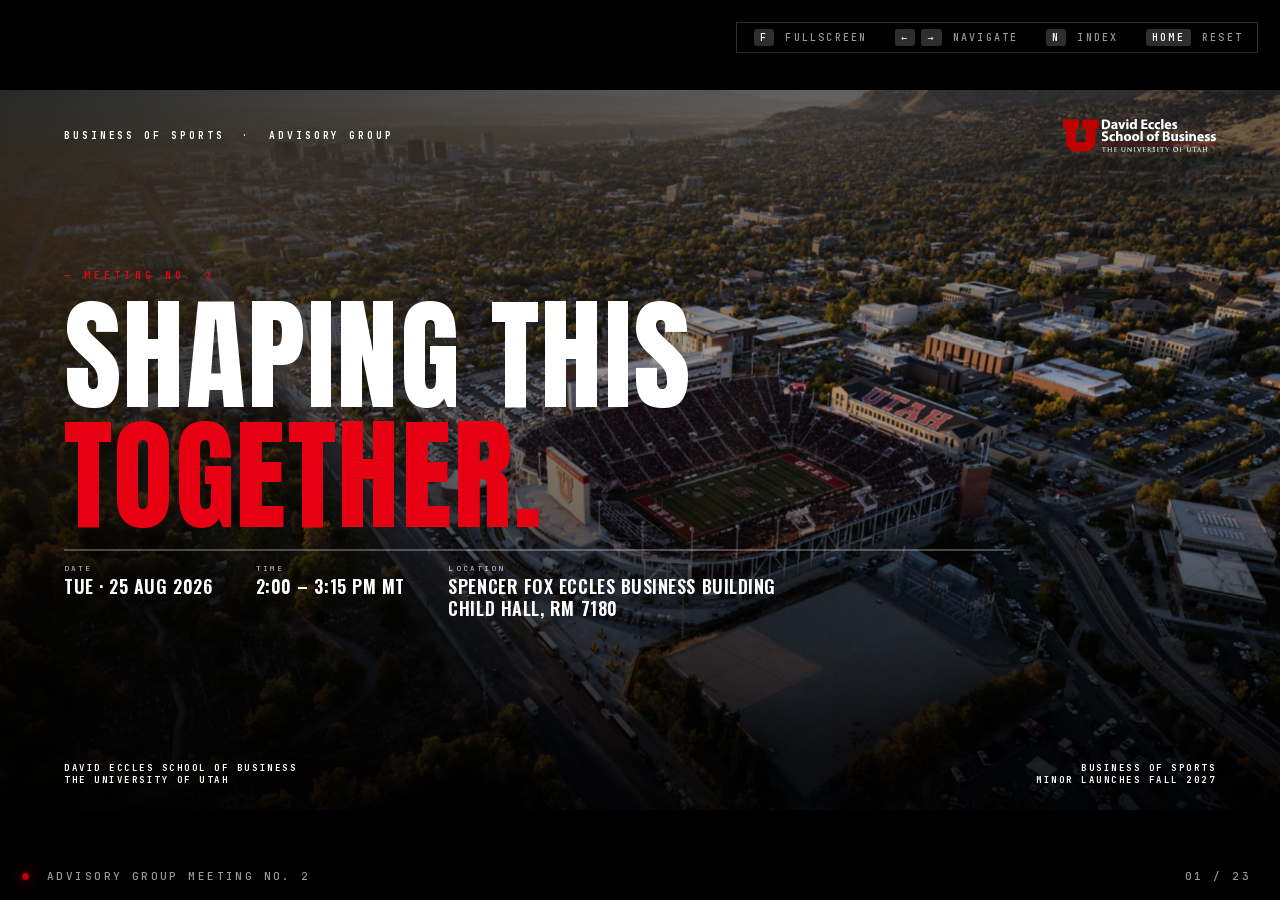
==== advisory-2/index.html @ 3e3e538a "Business of Sports decks Migrated from a nested multi-institution tree. Decks were four levels deep " ====
<!DOCTYPE html>
<html lang="en">
<head>
<meta charset="UTF-8" />
<meta name="viewport" content="width=device-width, initial-scale=1.0" />
<meta name="robots" content="noindex, nofollow" />
<title>Advisory Group Meeting No. 2 — Business of Sports — David Eccles School of Business</title>
<link rel="icon" type="image/svg+xml" href="../_brand/utah/logos/desb-vertical-black.svg" />

<!-- Engine (versioned, brand-agnostic) then brand tokens. Order matters. -->
<link rel="stylesheet" href="../_engine/deck.v1.css?r=4" />
<link rel="stylesheet" href="../_brand/utah/brand.css" />

<style>
  /* ============================================================
     DECK — ADVISORY GROUP MEETING NO. 2
     August 25, 2026 · Spencer Fox Eccles Business Building, Child Hall Rm 7180

     Slide-specific layout only. All colour/type resolves from
     _brand/brand.css; all chrome from _engine/deck.v1.css.

     Convention: one .s-* block per slide, in slide order.
     ============================================================ */

  /* ---------- shared: section divider (cinematic dark) ---------- */
  /* NB: no `position: relative` here — .stage > .slide supplies
     absolute positioning, and overriding it drops the slide into flow. */
  .s-div {
    background: #000;
    display: grid;
    grid-template-rows: auto 1fr auto;
    overflow: hidden;
  }
  .s-div .photo {
    position: absolute; inset: 0; z-index: 0;
    background-size: cover;
    background-position: center 45%;
    filter: contrast(1.06);
  }
  .s-div .topbar, .s-div .midbar, .s-div .bottombar { position: relative; z-index: 2; }
  .s-div .topbar {
    display: flex; justify-content: space-between; align-items: center;
    padding: 4cqh 5cqw 0;
    color: var(--paper);
  }
  .s-div .midbar { display: grid; align-content: center; padding: 0 5cqw; gap: 2cqh; }
  .s-div .midbar .num { color: var(--utah-red-bright); text-shadow: 0 0 18px rgba(230,0,18,0.4); }
  .s-div .midbar h2 {
    color: var(--paper);
    font-family: var(--f-display); font-weight: 400;
    font-size: 11cqw; line-height: 1.0; letter-spacing: 0.015em;
    text-transform: uppercase;
  }
  .s-div .midbar h2 .red { color: var(--utah-red-bright); }
  .s-div .midbar .lede {
    color: rgba(255,255,255,0.92);
    font-family: var(--f-body); font-weight: 500;
    font-size: 2.6cqh; line-height: 1.45; max-width: 62cqw;
  }
  /* run-of-show strip: who presents, how long */
  .s-div .bottombar {
    display: flex; justify-content: space-between; align-items: end;
    gap: 3cqw; padding: 3.4cqh 5cqw 3.4cqh;
    border-top: 1px solid rgba(255,255,255,0.2);
    margin: 0 5cqw; padding-left: 0; padding-right: 0;
  }
  .s-div .bottombar .who { display: flex; gap: 2.6cqw; align-items: baseline; }
  .s-div .bottombar .k {
    font-family: var(--f-mono); font-weight: 700; font-size: 1.05cqh;
    letter-spacing: 0.28em; text-transform: uppercase;
    color: rgba(255,255,255,0.55); display: block; margin-bottom: 0.5cqh;
  }
  .s-div .bottombar .v {
    font-family: var(--f-condensed); font-weight: 600; font-size: 2.5cqh;
    letter-spacing: 0.03em; text-transform: uppercase; color: var(--paper);
  }
  .s-div .bottombar .time .v { color: var(--utah-red-bright); }

  /* ============================================================
     01 — COVER
     ============================================================ */
  .s-cover { background: #000; display: grid; grid-template-rows: auto 1fr auto; overflow: hidden; }
  .s-cover .photo {
    position: absolute; inset: 0; z-index: 0;
    background-image:
      linear-gradient(180deg, rgba(0,0,0,0.62) 0%, rgba(0,0,0,0.30) 42%, rgba(0,0,0,0.90) 100%),
      linear-gradient(90deg, rgba(0,0,0,0.60) 0%, rgba(0,0,0,0) 62%),
      url('../_brand/utah/img/rice-eccles-aerial.jpg');
    background-size: cover; background-position: center 42%;
    opacity: 0;
    will-change: transform;
  }
  /* HOLDING-SLIDE DRIFT
     The deck sits on the cover while people arrive, so the aerial breathes
     rather than freezing on a still: a slow push out, a beat, a slow push
     back, forever. Two animations — the arrival fade runs once and holds,
     then the loop takes over the transform (later animation wins for the
     same property, and it starts where the fade left off, so there is no
     jump). Scale never drops below 1: at exactly cover size the photo has
     no slack left, and anything under it would expose the slide edge. */
  .s-cover.active .photo {
    animation: coverIn 6s 0.1s ease-out forwards,
               coverDrift 34s 6.1s ease-in-out infinite;
  }
  /* The entrance keeps the original feel: a slow rise out of black while
     the aerial pushes out. It runs ONCE — the loop that follows moves the
     transform only, so the deck never dips back to black on repeat. */
  @keyframes coverIn {
    from { opacity: 0; transform: scale(1.10); }
    to   { opacity: 1; transform: scale(1.01); }
  }
  /* Picks up at the scale the entrance landed on, so the first loop move is
     a push IN rather than a jump. */
  @keyframes coverDrift {
    0%,   5%   { transform: scale(1.01); }   /* hold where the entrance ended */
    45%,  55%  { transform: scale(1.09); }   /* pushed in, hold */
    95%,  100% { transform: scale(1.01); }   /* back out, hold */
  }
  /* Print has no .active, and the drift would freeze mid-scale anyway —
     force the photo visible and untransformed so the cover is not blank. */
  @media print {
    .s-cover .photo { opacity: 1 !important; animation: none !important; transform: none !important; }
  }
  .s-cover > *:not(.photo) { position: relative; z-index: 2; }
  .s-cover .topbar {
    display: flex; justify-content: space-between; align-items: center;
    padding: 4cqh 5cqw 0; color: var(--paper);
  }
  .s-cover .midbar { display: grid; align-content: center; padding: 0 5cqw; gap: 1.8cqh; }
  .s-cover .eyebrow {
    color: var(--utah-red-bright);
    font-family: var(--f-mono); font-weight: 700; font-size: 1.35cqh;
    letter-spacing: 0.42em; text-transform: uppercase;
  }
  .s-cover h1 {
    color: var(--paper);
    font-family: var(--f-display); font-weight: 400;
    font-size: 9.6cqw; line-height: 0.98; letter-spacing: 0.012em; text-transform: uppercase;
  }
  .s-cover h1 .red { color: var(--utah-red-bright); }
  .s-cover .meetmeta {
    display: flex; gap: 3.4cqw; align-items: baseline;
    padding-top: 1.6cqh; border-top: 2px solid rgba(255,255,255,0.28);
    max-width: 74cqw;
  }
  .s-cover .meetmeta .k {
    font-family: var(--f-mono); font-weight: 700; font-size: 1.05cqh;
    letter-spacing: 0.28em; text-transform: uppercase;
    color: rgba(255,255,255,0.6); display: block; margin-bottom: 0.55cqh;
  }
  .s-cover .meetmeta .v {
    font-family: var(--f-condensed); font-weight: 600; font-size: 2.5cqh;
    letter-spacing: 0.03em; text-transform: uppercase; color: var(--paper); line-height: 1.2;
  }
  .s-cover .bottombar {
    display: flex; justify-content: space-between; align-items: end;
    padding: 3.4cqh 5cqw; color: var(--paper);
  }
  .s-cover .bottombar .strong { font-weight: 700; }

  /* ============================================================
     02 — RUN OF SHOW
     ============================================================ */
  .s-agenda {
    background: var(--paper); color: var(--ink);
    display: grid; grid-template-rows: auto auto 1fr auto;
    padding: 3.4cqh 4.5cqw;
  }
  .s-agenda .topbar {
    display: flex; justify-content: space-between; align-items: center;
    padding-bottom: 1.3cqh; border-bottom: 2px solid var(--ink);
  }
  .s-agenda .topbar .crumb { color: var(--utah-red); }
  .s-agenda h2 {
    font-family: var(--f-display); font-weight: 400;
    font-size: 5.4cqw; line-height: 1.0; letter-spacing: 0.015em;
    text-transform: uppercase; color: var(--ink); margin: 1.2cqh 0 1.4cqh;
  }
  .s-agenda h2 .red { color: var(--utah-red); }
  .s-agenda .rows { display: grid; align-content: stretch; gap: 0; }
  .s-agenda .row {
    display: grid; grid-template-columns: 3.4cqw 1fr auto auto;
    gap: 1.6cqw; align-items: center;
    padding: 0.9cqh 0;
    border-bottom: 1px solid rgba(0,0,0,0.13);
  }
  .s-agenda .row:last-child { border-bottom: 0; }
  .s-agenda .row .n {
    font-family: var(--f-display); font-weight: 400; font-size: 3.1cqh;
    line-height: 1; letter-spacing: 0.02em; color: var(--utah-red);
  }
  .s-agenda .row .t {
    font-family: var(--f-condensed); font-weight: 600; font-size: 2.55cqh;
    letter-spacing: 0.03em; text-transform: uppercase; color: var(--ink); line-height: 1.15;
  }
  .s-agenda .row .who {
    font-family: var(--f-body); font-weight: 500; font-size: 2.35cqh;
    color: #4A4A4A; text-align: right; white-space: nowrap;
  }
  .s-agenda .row .min {
    font-family: var(--f-mono); font-weight: 700; font-size: 1.6cqh;
    letter-spacing: 0.14em; color: var(--utah-red);
    min-width: 5.4cqw; text-align: right;
  }
  .s-agenda .row.discuss { background: rgba(190,0,0,0.055); }
  .s-agenda .row.discuss .t::after {
    content: "DISCUSSION";
    font-family: var(--f-mono); font-weight: 700; font-size: 0.95cqh;
    letter-spacing: 0.22em; color: var(--paper); background: var(--utah-red);
    padding: 0.24cqh 0.6cqw; margin-left: 0.9cqw; vertical-align: 0.25em;
  }
  .s-agenda .foot {
    display: flex; justify-content: space-between; align-items: end;
    padding-top: 1.3cqh; border-top: 1px solid rgba(0,0,0,0.18);
    color: var(--ink); font-weight: 500;
  }
  .s-agenda .foot .strong { font-weight: 700; }

  /* ============================================================
     shared: light content slide (bone) with topbar + footer
     ============================================================ */
  .s-lite {
    background: var(--paper); color: var(--ink);
    display: grid; grid-template-rows: auto auto 1fr auto;
    padding: 3.4cqh 4.5cqw;
  }
  .s-lite .topbar {
    display: flex; justify-content: space-between; align-items: center;
    padding-bottom: 1.3cqh; border-bottom: 2px solid var(--ink);
  }
  .s-lite .topbar .crumb { color: var(--utah-red); }
  .s-lite h2 {
    font-family: var(--f-display); font-weight: 400;
    font-size: 5.2cqw; line-height: 1.0; letter-spacing: 0.015em;
    text-transform: uppercase; color: var(--ink); margin: 1.1cqh 0 2.1cqh;
  }
  .s-lite h2 .red { color: var(--utah-red); }
  .s-lite .foot {
    display: flex; justify-content: space-between; align-items: end;
    padding-top: 1.3cqh; border-top: 1px solid rgba(0,0,0,0.18);
    color: var(--ink); font-weight: 500;
  }
  .s-lite .foot .strong { font-weight: 700; }

  /* pending marker — content owned by someone else, not yet supplied.
     Uses outline (not border/background) so it overlays red and black
     cards without flattening their fill. */
  .pending {
    position: relative;
    outline: 2px dashed rgba(190,0,0,0.65);
    outline-offset: -2px;
  }
  .pending.yr, .pending.step { outline-color: rgba(255,255,255,0.6); }
  .pending::after {
    content: "AWAITING INPUT";
    position: absolute; top: 0; right: 0;
    font-family: var(--f-mono); font-weight: 700; font-size: 0.95cqh;
    letter-spacing: 0.2em; color: var(--paper); background: var(--utah-red);
    padding: 0.3cqh 0.7cqw;
  }

  /* ============================================================
     WHAT IS THE PLAYERS ACADEMY — ported from deck 1
     ============================================================ */
  .s-what {
    display: grid;
    grid-template-columns: 0.8fr 1.2fr;
    overflow: hidden; }
  .s-what .red-pane {
    background-color: var(--utah-red);
    background-image:
      linear-gradient(135deg, rgba(190,0,0,0.55) 0%, rgba(122,0,0,0.45) 100%),
      url('../_brand/utah/img/slc-spring-view.jpg');
    background-size: cover;
    background-position: center 75%;
    background-blend-mode: normal, multiply;
    color: var(--paper);
    padding: 4cqh 3.5cqw;
    display: grid;
    grid-template-rows: auto 1fr auto;
    position: relative; }
  .s-what .red-pane::before {
    content: ""; position: absolute; inset: 0;
    background:
      radial-gradient(ellipse at 80% 0%, rgba(255,255,255,0.1), transparent 55%),
      radial-gradient(ellipse at 20% 100%, rgba(0,0,0,0.2), transparent 50%);
    pointer-events: none; }
  .s-what .red-pane > * { position: relative; z-index: 1; }
  .s-what .red-pane .topbar { color: var(--paper); }
  .s-what .red-pane .hero { display: grid; align-content: center; gap: 1.8cqh; }
  .s-what .red-pane .hero .label { color: rgba(255,255,255,0.85); }
  .s-what .red-pane .hero h2 {
    font-family: var(--f-display);
    font-weight: 400;
    font-size: 8cqw;
    line-height: 1.02;
    letter-spacing: 0.015em;
    color: var(--paper);
    text-transform: uppercase; }
  .s-what .red-pane .hero .expand {
    font-family: var(--f-condensed);
    font-weight: 500;
    font-size: 1.7cqh;
    letter-spacing: 0.16em;
    text-transform: uppercase;
    color: var(--paper);
    line-height: 1.35;
    max-width: 36cqw; }
  .s-what .red-pane .hero .expand .accent { color: rgba(255,255,255,0.75); }
  .s-what .red-pane .hero .body {
    color: var(--paper);
    font-weight: 500;
    margin-top: 1cqh;
    max-width: 38cqw; }
  .s-what .red-pane .footer { color: var(--paper); }
  .s-what .red-pane .footer .strong { font-weight: 700; }
  .s-what .white-pane {
    background: var(--paper);
    color: var(--ink);
    padding: 4cqh 4cqw;
    display: grid;
    grid-template-rows: auto 1fr auto; }
  .s-what .white-pane .topbar {
    display: flex; justify-content: space-between; align-items: center;
    color: var(--ink);
    padding-bottom: 1.4cqh;
    border-bottom: 2px solid var(--ink); }
  .s-what .white-pane .topbar .crumb { color: var(--utah-red); }
  .s-what .white-pane .cards {
    display: grid; align-content: center; gap: 2cqh;
    padding: 1cqh 0; }
  .s-what .white-pane .card {
    padding: 1.6cqh 0;
    border-top: 2px solid var(--ink);
    position: relative;
    display: grid;
    grid-template-columns: 12cqw 1fr;
    gap: 1.4cqw; }
  .s-what .white-pane .card::before {
    content: "";
    position: absolute;
    left: 0; top: -2px;
    width: 9cqw; height: 2px;
    background: var(--utah-red); }
  .s-what .white-pane .card .label {
    font-family: var(--f-mono);
    font-weight: 700;
    font-size: 1.15cqh;
    letter-spacing: 0.28em;
    color: var(--utah-red);
    text-transform: uppercase;
    padding-top: 0.4cqh; }
  .s-what .white-pane .card .body {
    color: var(--ink);
    font-weight: 500; }
  .s-what .white-pane .card .body strong { color: var(--ink); font-weight: 700; }
  .s-what .white-pane .footer {
    display: flex; justify-content: space-between; align-items: end;
    padding-top: 1.4cqh;
    border-top: 1px solid rgba(0,0,0,0.14);
    color: var(--ink);
    font-weight: 500; }

  /* ============================================================
     BUSINESS OF SPORTS 101 — the focus, and the demand behind it.
     Split across two slides on purpose: at a 720px stage the whole
     brief lands at ~713px with every element pinned to the 2.0cqh
     floor and no padding left, which is a wall of text rather than
     a slide. Two slides let the type breathe.
     ============================================================ */
  .s-focus {
    background: var(--paper);
    color: var(--ink);
    display: grid;
    grid-template-rows: auto 1fr auto;
    padding: 3.4cqh 4.5cqw; }
  .s-focus .topbar {
    display: flex; justify-content: space-between; align-items: center;
    padding-bottom: 1.6cqh;
    border-bottom: 2px solid var(--ink); }
  .s-focus .topbar .crumb { color: var(--utah-red); }
  .s-focus .topbar h2 {
    font-family: var(--f-display);
    font-weight: 400;
    font-size: 4cqh;
    line-height: 1.0;
    letter-spacing: 0.02em;
    text-transform: uppercase;
    color: var(--ink); }
  .s-focus .topbar h2 .red { color: var(--utah-red); }
  .s-focus .pillars {
    display: grid;
    grid-template-columns: repeat(3, 1fr);
    gap: 2cqw;
    padding: 2cqh 0 0;
    position: relative; }
  .s-focus .pillar {
    background: var(--bone);
    padding: 0 2cqw 11cqh;   /* clears the strip pinned at the foot */
    display: grid;
    grid-template-rows: auto auto auto auto 1fr;
    gap: 1.2cqh;
    position: relative;
    overflow: hidden;
    border-top: 4px solid var(--utah-red); }
  .s-focus .pillar .photo-band {
    margin: 0 -2cqw 1.4cqh;
    height: 27cqh;
    background-size: cover;
    background-position: center;
    position: relative; }
  .s-focus .pillar .photo-band::after {
    content: "";
    position: absolute; inset: 0;
    background: linear-gradient(180deg, rgba(0,0,0,0) 35%, rgba(0,0,0,0.55) 100%); }
  .s-focus .pillar .photo-band .photo-tag {
    position: absolute; left: 1.4cqw; bottom: 0.8cqh;
    z-index: 2;
    font-family: var(--f-mono);
    font-weight: 700;
    font-size: 1.0cqh;
    letter-spacing: 0.3em;
    color: var(--paper);
    text-transform: uppercase; }
  .s-focus .pillar > .label {
    padding-top: 1.4cqh; }
  .s-focus .pillar .label {
    color: var(--utah-red); }
  .s-focus .pillar h3 {
    font-family: var(--f-display);
    font-weight: 400;
    font-size: 5.4cqh;
    line-height: 0.95;
    letter-spacing: 0.02em;
    text-transform: uppercase;
    color: var(--ink); }
  .s-focus .pillar .pitch {
    font-family: var(--f-condensed);
    font-weight: 500;
    font-size: 2.5cqh;
    letter-spacing: 0.04em;
    text-transform: uppercase;
    color: var(--ink);
    line-height: 1.2; }
  .s-focus .pillar .pitch .red { color: var(--utah-red); }
  .s-focus .pillar ul {
    list-style: none;
    display: grid;
    gap: 0.7cqh;
    padding-top: 1.4cqh;
    border-top: 1px solid rgba(0,0,0,0.18);
    align-content: start; }
  .s-focus .pillar ul li {
    color: var(--ink);
    font-family: var(--f-body);
    font-weight: 500;
    font-size: 2.25cqh;
    line-height: 1.36;
    padding-left: 1.4cqw;
    position: relative; }
  .s-focus .pillar ul li::before {
    content: "";
    position: absolute;
    /* Centred on the first line via em, not a hand-tuned cqh value: line-height
       is 1.36, so half of it is 0.68em, less 1px for half the dash. A fixed
       offset was tuned to the original 1.7cqh copy and stopped tracking the
       moment the type grew. */
    left: 0; top: calc(0.68em - 1px);
    width: 0.5cqw; height: 2px;
    background: var(--utah-red); }
  .s-focus .themes-strip {
    position: absolute;
    left: 0; right: 0; bottom: 0;
    z-index: 3;
    display: grid;
    grid-template-columns: auto repeat(3, 1fr);
    align-items: center;
    gap: 2.4cqw;
    padding: 1.9cqh 2.4cqw;
    background: #000;
    border-top: 4px solid var(--utah-red);
    box-shadow: 0 -10px 30px rgba(0,0,0,0.28); }
  .s-focus .themes-strip .strip-label {
    font-family: var(--f-mono);
    font-weight: 700;
    font-size: 1.35cqh;
    letter-spacing: 0.24em;
    text-transform: uppercase;
    color: #fff;
    line-height: 1.4;
    max-width: 15cqw; }
  .s-focus .themes-strip .strip-label .red { color: var(--utah-red-bright); display: block; }
  .s-focus .themes-strip .tm {
    display: grid;
    grid-template-columns: auto 1fr;
    gap: 1.1cqw;
    align-items: center;
    border-left: 1px solid rgba(255,255,255,0.2);
    padding-left: 1.8cqw; }
  .s-focus .themes-strip .tm .tn {
    font-family: var(--f-display);
    font-weight: 400;
    font-size: 4.2cqh;
    line-height: 0.82;
    letter-spacing: 0.02em;
    color: var(--utah-red-bright); }
  .s-focus .themes-strip .tm .tname {
    font-family: var(--f-condensed);
    font-weight: 600;
    font-size: 1.9cqh;
    letter-spacing: 0.03em;
    text-transform: uppercase;
    color: #fff;
    line-height: 1.1; }

  /* ============================================================
     DEMAND & REACH — the minor at the centre of an orbit of
     departments. The ring rotates; the labels counter-rotate by the
     same amount so they stay upright and legible while it turns.
     ============================================================ */
  .s-reach { background: var(--paper); display: grid; grid-template-rows: auto auto 1fr auto;
             padding-top: 2.4cqh; padding-bottom: 1.8cqh; }
  .s-reach h2 { font-size: 4.2cqw; margin: 0.5cqh 0 0.9cqh; }
  .s-reach .topbar { padding-bottom: 0.9cqh; }
  .s-reach .split { display: grid; grid-template-columns: 0.92fr 1.08fr; gap: 2.0cqw; align-items: center; }

  /* Enrollment as a ramp rather than three cards: the point is the climb,
     and identical boxes flatten it into three unrelated facts. Bars are
     scaled off the range midpoints (50 / 150 / 200+). */
  .s-reach .ramp { display: grid; gap: 1.5cqh; }
  .s-reach .ramp .rtitle {
    font-family: var(--f-display); font-weight: 400; font-size: 3.1cqh;
    line-height: 1; letter-spacing: 0.02em; text-transform: uppercase; color: var(--ink);
    padding-bottom: 1.0cqh; border-bottom: 2px solid var(--ink); margin-bottom: 0.4cqh;
  }
  .s-reach .rw {
    display: grid; grid-template-columns: 8.6cqw 1fr 8.4cqw; align-items: center; gap: 1.2cqw;
    padding-bottom: 1.4cqh; border-bottom: 1px solid rgba(0,0,0,0.14);
  }
  .s-reach .rw .yr {
    font-family: var(--f-condensed); font-weight: 700; font-size: 2.0cqh;
    letter-spacing: 0.06em; text-transform: uppercase; color: #5A5A5A; line-height: 1.28;
  }
  .s-reach .rw .yr em {
    display: block; font-style: normal; font-weight: 700;
    font-size: 2.15cqh; letter-spacing: 0.04em; color: var(--ink);
  }
  .s-reach .rw .bar {
    display: block; height: 1.5cqh; background: var(--utah-red);
    width: var(--w); transform-origin: left center;
  }
  .s-reach.active .rw .bar { animation: rampIn 1.1s .35s var(--ease-out) both; }
  @keyframes rampIn { from { transform: scaleX(0); } to { transform: scaleX(1); } }
  @media print { .s-reach .rw .bar { animation: none !important; transform: none !important; } }
  .s-reach .rw .v {
    font-family: var(--f-body); font-weight: 600; font-size: 2.6cqh;
    line-height: 1.1; letter-spacing: 0.01em; color: var(--ink);
    font-variant-numeric: tabular-nums; text-align: left;
  }
  .s-reach .ramp .rlab {
    font-family: var(--f-mono); font-weight: 700; font-size: 1.1cqh;
    letter-spacing: 0.22em; text-transform: uppercase; color: #8A8A8A;
  }
  .s-reach .note { padding: 0 0 0 1.2cqw; margin-top: 4.2cqh;
    border-left: 3px solid var(--utah-red); }
  .s-reach .note .k { font-family: var(--f-mono); font-weight: 700; font-size: 1.1cqh;
    letter-spacing: 0.22em; text-transform: uppercase; color: #6A6A6A; }
  .s-reach .note p { font-family: var(--f-body); font-weight: 500; font-size: 2.05cqh;
    line-height: 1.36; margin-top: 0.5cqh; color: var(--ink); }
  .s-reach .note p strong { color: var(--utah-red); font-weight: 700; }

  /* ORBIT — pills sit CENTRED on their point rather than anchored outward from
     a dot. Anchoring outward made the envelope lopsided (labels ran to the slide
     edge on one side) and made the angular gaps read unevenly. A centred pill
     gives a symmetric envelope — radius plus half a pill, the same all round —
     and the square container keeps the path a true circle.
     Long names are interleaved with short ones in the markup so two wide pills
     never land next to each other. */
  /* Slightly wider than tall. A true circle cannot hold eleven pills of these
     widths: two pairs straddle the top and bottom, and only one label ("Law")
     is short enough to relieve a pair — solved exhaustively, every ordering
     left one collision. Widening the horizontal radius gives the top and
     bottom pairs the separation they need without shrinking the type. The
     Centium orbit is more elliptical still (400/270). */
  /* Aspect is pinned at 6/5 so the ring stays a TRUE circle at any size: the
     left/top percentages are aspect-corrected (33.33% of width == 39.96% of
     height == the same 205px radius). */
  .s-reach .orbit { position: relative; width: 100%; aspect-ratio: var(--oar);
                    max-height: 100%; margin: auto;
                    --oar: 615 / 580; }
  .s-reach .ring  { position: absolute; inset: 0; }
  /* Position is set as left/top percentages of the square container. A
     transform of translate(<pct>) would resolve against the NODE's own width,
     not the container, which collapses every node onto the centre. */
  .s-reach .node { position: absolute; width: 0; height: 0; }
  /* UNIFORM pills. This is what makes the ring rotation-invariant: with every
     pill the same box and every gap the same angle, the only cases that can
     collide are neighbours at the top/bottom (separation purely horizontal)
     and at the left/right (purely vertical) — and both are fixed quantities,
     the same at every angle. Variable-width pills had no such guarantee, which
     is why a layout verified at one frame fell apart at the next. */
  /* Centring and counter-rotation are split across two elements on purpose.
     CSS applies the independent `rotate` property BEFORE `transform`, so a
     pill that both centres itself with translate(-50%,-50%) and counter-rotates
     does the translate in the already-rotated frame — which walks it off the
     circle. The wrapper centres and never rotates; the pill rotates about its
     own centre and never translates. */
  .s-reach .pwrap {
    position: absolute; left: 50%; top: 50%; transform: translate(-50%, -50%);
    width: 9.45cqw;
  }
  .s-reach .pill {
    width: 100%; min-height: 4.6cqh;
    display: grid; place-items: center; text-align: center;
    background: var(--paper); border: 1px solid rgba(0,0,0,0.18); border-radius: 100px;
    padding: 0.5cqh 0.42cqw;   /* Entrepreneurship is one unbreakable word and needs the room */
    box-shadow: 0 6px 16px -10px rgba(0,0,0,0.30);
  }
  .s-reach .pill span {
    font-family: var(--f-condensed); font-weight: 600; font-size: 1.75cqh;
    letter-spacing: 0.02em; text-transform: uppercase; color: var(--ink); line-height: 1.12;
    hyphens: auto;
  }
  .s-reach .hub {
    position: absolute; left: 50%; top: 50%; transform: translate(-50%, -50%);
    width: 25%; aspect-ratio: 1; border-radius: 50%; background: var(--utah-red);
    display: grid; align-content: center; justify-items: center; gap: 0.35cqh; text-align: center;
  }
  .s-reach .hub span {
    font-family: var(--f-display); font-weight: 400; font-size: 2.5cqh;
    line-height: 1.02; letter-spacing: 0.02em; text-transform: uppercase; color: var(--paper);
  }
  .s-reach .hub em {
    font-family: var(--f-mono); font-weight: 700; font-style: normal; font-size: 1.1cqh;
    letter-spacing: 0.22em; text-transform: uppercase; color: rgba(255,255,255,0.82);
  }

  /* Rotation is safe now that the pills are uniform. Earlier attempts verified
     the layout at ONE frame; with variable widths the clearances changed as the
     ring turned, so it degraded the longer it ran. Uniform pills make the two
     binding clearances constants — neighbour separation 131px against a 121px
     pill plus 8px gap — so what holds at one angle holds at every angle.
     The ring turns; each pill counters it by the same duration to stay upright,
     via the independent `rotate` property so the centring translate survives. */
  @keyframes orbitSpin   { to { rotate: 360deg; } }
  @keyframes orbitUnspin { to { rotate: -360deg; } }
  .s-reach.active .ring { animation: orbitSpin 180s linear infinite; }
  .s-reach.active .pill { animation: orbitUnspin 180s linear infinite; }
  @media (prefers-reduced-motion: reduce) {
    .s-reach.active .ring, .s-reach.active .pill { animation: none; }
  }
  @media print { .s-reach .ring, .s-reach .pill { animation: none !important; } }

  /* ============================================================
     MARKET CONTEXT — SBJ BEST SPORTS BUSINESS CITIES
     A slope chart, which is the honest form for rank change between
     two lists: every city is one segment, so SLC's climb is read as
     slope against 42 others rather than asserted. Rank axis is
     INVERTED (1 at top) so "up" means "better" — the whole point.
     ============================================================ */
  .s-sbj {
    background: var(--paper); color: var(--ink);
    display: grid; grid-template-rows: auto auto 1fr auto auto;
    padding: 3.0cqh 4.5cqw 3.0cqh;
  }
  .s-sbj .topbar {
    display: flex; justify-content: space-between; align-items: center;
    padding-bottom: 1.2cqh; border-bottom: 2px solid var(--ink);
  }
  .s-sbj .topbar .crumb { color: var(--utah-red); }
  .s-sbj .head { margin: 1.2cqh 0 0.8cqh; }
  .s-sbj .htxt { display: grid; gap: 0.7cqh; align-content: end; justify-items: start; }
  .s-sbj .srcmark img { height: 4.6cqh; width: auto; display: block; margin-bottom: 0.3cqh; }
  .s-sbj h2 {
    font-family: var(--f-display); font-weight: 400; font-size: 4.0cqw;
    line-height: 1.0; letter-spacing: 0.015em; text-transform: uppercase; color: var(--ink);
  }
  .s-sbj .htxt .sub {
    font-family: var(--f-body); font-weight: 600; font-size: 2.1cqh;
    line-height: 1.32; color: #4A4A4A; max-width: 70cqw;
  }
  .s-sbj h2 .red { color: var(--utah-red); }
  .s-sbj .chart { min-height: 0; }
  .s-sbj .chart svg { width: 100%; height: 100%; display: block; overflow: visible; }

  /* chart primitives — sized in SVG user units, so they scale with the
     viewBox and print at the same proportions they render on screen */
  .s-sbj .gridline { stroke: rgba(0,0,0,0.10); stroke-width: 1; }
  .s-sbj .yrlab { font-family: var(--f-display); font-weight: 400; font-size: 17px; letter-spacing: 0.02em; fill: var(--ink); }
  .s-sbj .axsub { font-family: var(--f-body); font-weight: 600; font-size: 10.5px; fill: rgba(0,0,0,0.46); }

  /* Every city is a group: a faint always-on ghost, a coloured highlight
     revealed on hover or pin, and an invisible fat stroke that catches the
     pointer — a 1.6px line is far too thin to hover reliably. */
  .s-sbj .city .ghost { stroke: #DCDCDC; stroke-width: 1.6; fill: none; transition: opacity .18s ease; }
  .s-sbj .city .hl    { fill: none; stroke-width: 3; stroke-linecap: round; opacity: 0; transition: opacity .18s ease; }
  .s-sbj .city .cdot  { opacity: 0; transition: opacity .18s ease; stroke: none; }
  .s-sbj .city .hit   { fill: none; stroke: transparent; stroke-width: 16; pointer-events: stroke; cursor: pointer; }
  .s-sbj .city.on .ghost, .s-sbj .city.hov .ghost { opacity: 0; }
  .s-sbj .city.on .hl,    .s-sbj .city.hov .hl,
  .s-sbj .city.on .cdot,  .s-sbj .city.hov .cdot { opacity: 1; }
  .s-sbj .city.hov .hl { stroke-width: 4; }

  /* same weight as a competitor line — red alone carries Salt Lake */
  .s-sbj .line { fill: none; stroke-width: 3; stroke-linecap: round; stroke: var(--utah-red); }
  .s-sbj .dot { stroke: none; }
  .s-sbj .clab { font-family: var(--f-body); font-weight: 700; font-size: 14px; }
  .s-sbj .clab.rank { font-variant-numeric: tabular-nums; }
  .s-sbj .clab.slc { fill: var(--utah-red); }   /* colour carries it, not size */
  .s-sbj .lead { stroke-width: 1; stroke-dasharray: 2 3; }

  /* draw-on: dasharray is set per-path in JS from its measured length */
  .s-sbj .dot, .s-sbj .clab.slc { opacity: 0; transition: opacity .5s ease; }
  .s-sbj.lit .dot, .s-sbj.lit .clab.slc { opacity: 1; }

  .s-sbj .chips { display: flex; flex-wrap: wrap; gap: 0.5cqh 0.5cqw; padding: 0.7cqh 0 0.9cqh; }
  .s-sbj .chip {
    font-family: var(--f-mono); font-weight: 700; font-size: 1.15cqh;
    letter-spacing: 0.12em; text-transform: uppercase;
    padding: 0.55cqh 0.72cqw; cursor: pointer; user-select: none;
    background: var(--paper); color: #5A5A5A;
    border: 1px solid rgba(0,0,0,0.22); transition: all .18s ease;
  }
  .s-sbj .chip:hover { border-color: var(--utah-red); color: var(--utah-red); }
  .s-sbj .chip.on { background: var(--ink); border-color: var(--ink); color: var(--paper); }
  .s-sbj .chip.preset { border-style: dashed; color: var(--utah-red); border-color: rgba(190,0,0,0.5); }
  .s-sbj .chip.preset:hover { background: var(--utah-red); color: var(--paper); border-color: var(--utah-red); }
  .s-sbj .chip.ev.on { background: #6A6A6A; border-color: #6A6A6A; }
  .s-sbj .foot {
    display: flex; justify-content: space-between; align-items: end;
    padding-top: 1.1cqh; border-top: 1px solid rgba(0,0,0,0.18);
    color: var(--ink); font-weight: 500;
  }
  .s-sbj .foot .strong { font-weight: 700; }
  /* PDF export must never inherit a mid-animation state, and the chart's
     controls are meaningless on paper. */
  @media print {
    .s-sbj .line, .s-sbj .city .ghost, .s-sbj .city .hl {
      stroke-dasharray: none !important; stroke-dashoffset: 0 !important; transition: none !important;
    }
    .s-sbj .dot, .s-sbj .clab { opacity: 1 !important; }
    /* only PINNED cities show markers — a blanket rule painted a dot for
       all 42 ghosts, stacking a colour column under every year */
    .s-sbj .city.on .cdot      { opacity: 1 !important; }
    .s-sbj .city:not(.on) .cdot { opacity: 0 !important; }
    .s-sbj .chips { visibility: hidden !important; }
  }

  /* ============================================================
     05 — MASTER SCHEDULE
     ============================================================ */
  /* understated launch ticker beside the headline — type only, no fill */
  .s-sched .head {
    display: flex; justify-content: space-between; align-items: flex-end;
    gap: 3cqw; margin: 1.1cqh 0 2.1cqh;
  }
  .s-sched .head h2 { margin: 0; }
  .s-sched .cd {
    flex: none; display: grid; gap: 0.55cqh; justify-items: end;
    padding-left: 1.8cqw; border-left: 2px solid rgba(0,0,0,0.16);
  }
  .s-sched .cd .k {
    font-family: var(--f-mono); font-weight: 700; font-size: 1.1cqh;
    letter-spacing: 0.26em; text-transform: uppercase; color: rgba(0,0,0,0.5);
  }
  .s-sched .cd .timer { display: flex; align-items: baseline; gap: 0.55cqw; }
  .s-sched .cd .u { display: grid; justify-items: center; gap: 0.2cqh; }
  .s-sched .cd .v {
    font-family: var(--f-display); font-weight: 400; font-size: 3.1cqh;
    line-height: 0.9; letter-spacing: 0.015em; color: var(--utah-red);
    font-variant-numeric: tabular-nums; min-width: 2.1ch; text-align: center;
  }
  .s-sched .cd .l {
    font-family: var(--f-mono); font-weight: 700; font-size: 0.9cqh;
    letter-spacing: 0.2em; text-transform: uppercase; color: rgba(0,0,0,0.45);
  }
  .s-sched .cd .sep {
    font-family: var(--f-display); font-size: 2.5cqh; line-height: 1;
    color: rgba(0,0,0,0.22); align-self: start;
  }

  .s-sched .grid { display: grid; grid-template-columns: repeat(5, 1fr); gap: 0.8cqw; align-content: center; }
  /* Rows are implicit on purpose: columns carry a variable number of bands,
     and a fixed grid-template-rows would drop the extras into an unsized
     implicit row (the failure that broke the old step layout). */
  .s-sched .col { background: var(--paper); border: 1px solid rgba(0,0,0,0.15); border-top: 4px solid var(--utah-red); padding: 1.5cqh 0.95cqw; display: grid; gap: 0.85cqh; align-content: start; }
  .s-sched .col .term {
    font-family: var(--f-display); font-weight: 400; font-size: 2.7cqh;
    line-height: 1; letter-spacing: 0.02em; text-transform: uppercase; color: var(--ink);
  }
  .s-sched .col .term .red { color: var(--utah-red); }
  /* two tracks per term: academic milestones, then engagement */
  .s-sched .col .band { display: grid; gap: 0.5cqh; }
  .s-sched .col .bk {
    font-family: var(--f-mono); font-weight: 700; font-size: 1.0cqh;
    letter-spacing: 0.16em; text-transform: uppercase; color: var(--utah-red);
    padding-top: 0.6cqh; border-top: 1px solid rgba(0,0,0,0.16);
  }
  .s-sched .col .bk.eng { color: #6A6A6A; }
  .s-sched .col ul { list-style: none; display: grid; gap: 0.5cqh; }
  .s-sched .col li {
    font-size: 2.0cqh; line-height: 1.28; color: var(--ink); font-weight: 500;
    padding-left: 0.95cqw; position: relative;
  }
  .s-sched .col .band.eng li { color: #4A4A4A; }
  .s-sched .col .band.eng li::before { background: #9A9A9A; }
  .s-sched .col li::before {
    /* centred on the first line via em, not a hand-tuned cqh value:
       line-height is 1.34, so half of it is 0.67em, less 1px for half
       the dash. Stays aligned if the type size changes again. */
    content: ""; position: absolute; left: 0; top: calc(0.67em - 1px);
    width: 0.55cqw; height: 2px; background: var(--utah-red);
  }

  /* ============================================================
     07 — COLLABORATIVE EFFORTS
     ============================================================ */
  .s-collab .grid { display: grid; grid-template-columns: repeat(3, 1fr); gap: 1.8cqw; align-content: center; }
  .s-collab .card {
    background: var(--paper); border: 1px solid rgba(0,0,0,0.15); border-top: 4px solid var(--utah-red);
    display: grid; grid-template-rows: auto 1fr; overflow: hidden; min-height: 46cqh;
  }
  .s-collab .card .ph { height: 20cqh; background-size: cover; background-position: center; position: relative; }
  .s-collab .card .ph::after {
    content: ""; position: absolute; inset: 0;
    background: linear-gradient(180deg, rgba(0,0,0,0) 40%, rgba(0,0,0,0.6) 100%);
  }
  .s-collab .card .ph .tag {
    position: absolute; left: 1.1cqw; bottom: 0.8cqh; z-index: 2;
    font-family: var(--f-mono); font-weight: 700; font-size: 1.0cqh;
    letter-spacing: 0.24em; text-transform: uppercase; color: var(--paper);
  }
  /* Explicit rows so the lead, headline and body sit on common bands.
     align-content:center recentres each card independently, so the
     Olympic card's longer paragraph lifted its headline above the
     other two. Same failure as .s-team. */
  .s-collab .card .inner {
    padding: 1.9cqh 1.4cqw 2.1cqh; display: grid;
    grid-template-rows: auto auto 1fr; gap: 0.95cqh; align-content: start;
  }
  .s-collab .card h3 {
    font-family: var(--f-display); font-weight: 400; font-size: 3.1cqh;
    line-height: 1.02; letter-spacing: 0.02em; text-transform: uppercase; color: var(--ink);
  }
  .s-collab .card .lead {
    font-family: var(--f-mono); font-weight: 700; font-size: 1.05cqh;
    letter-spacing: 0.2em; text-transform: uppercase; color: var(--utah-red);
  }
  .s-collab .card p { font-size: 2.5cqh; line-height: 1.35; color: var(--ink); font-weight: 500; }

  /* ============================================================
     09 — WHERE STUDENTS GO  (hover-flip tiles, lifted from deck 1)
     Front = segment description. Hover = partner logos.
     On arrival every card starts on the BACK (logos) and stagger-flips
     to the front, so the audience sees the logo wall first.
     All logos are local — no favicon-service dependency.
     ============================================================ */
  .s-where { background: var(--bone); }
  .s-where .grid {
    display: grid;
    grid-template-columns: repeat(4, 1fr);
    grid-template-rows: 1fr 1fr;
    gap: 1.2cqh 1.2cqw;
    align-content: stretch;
  }
  .s-where .seg { perspective: 1200px; cursor: pointer; min-height: 24cqh; }
  .s-where .seg .card-inner {
    position: relative; width: 100%; height: 100%;
    transform-style: preserve-3d;
    transition: transform 0.7s cubic-bezier(.65, 0, .35, 1);
  }
  /* `both` fill-mode applies the starting (back) keyframe during the
     delay, so cards are already showing logos the instant the slide
     appears — no flash of the front face first. */
  .s-where.flipping .seg .card-inner { animation: whereFlip 1.2s cubic-bezier(.65,0,.35,1) both; }
  .s-where.flipping .seg:nth-child(1) .card-inner { animation-delay: 0.45s; }
  .s-where.flipping .seg:nth-child(2) .card-inner { animation-delay: 0.62s; }
  .s-where.flipping .seg:nth-child(3) .card-inner { animation-delay: 0.79s; }
  .s-where.flipping .seg:nth-child(4) .card-inner { animation-delay: 0.96s; }
  .s-where.flipping .seg:nth-child(5) .card-inner { animation-delay: 1.13s; }
  .s-where.flipping .seg:nth-child(6) .card-inner { animation-delay: 1.30s; }
  .s-where.flipping .seg:nth-child(7) .card-inner { animation-delay: 1.47s; }
  .s-where.flipping .seg:nth-child(8) .card-inner { animation-delay: 1.64s; }
  @keyframes whereFlip {
    0%   { transform: rotateY(180deg); }
    100% { transform: rotateY(0deg); }
  }
  .s-where .seg:hover .card-inner { transform: rotateY(180deg); }

  .s-where .seg .card-front,
  .s-where .seg .card-back {
    position: absolute; inset: 0;
    backface-visibility: hidden; -webkit-backface-visibility: hidden;
    background: var(--paper);
    border-top: 4px solid var(--utah-red);
    padding: 1.6cqh 1.3cqw;
    display: grid; gap: 0.8cqh;
  }
  .s-where .seg .card-front { grid-template-rows: auto auto 1fr auto; }
  .s-where .seg .card-front .h {
    font-family: var(--f-mono); font-weight: 700; font-size: 1.3cqh;
    letter-spacing: 0.28em; color: var(--utah-red); text-transform: uppercase;
  }
  .s-where .seg .card-front .n {
    font-family: var(--f-display); font-weight: 400; font-size: 4.1cqh;
    line-height: 0.94; letter-spacing: 0.018em; color: var(--ink);
  }
  .s-where .seg .card-front .l {
    color: var(--ink); font-weight: 500; font-size: 2.5cqh; line-height: 1.32;
  }
  .s-where .seg .card-front .hint {
    font-family: var(--f-mono); font-weight: 700; font-size: 1.1cqh;
    letter-spacing: 0.28em; color: var(--utah-red); text-transform: uppercase;
    align-self: end; opacity: 0.55; transition: opacity 0.3s;
    display: flex; gap: 0.4cqw; align-items: center;
  }
  .s-where .seg:hover .card-front .hint { opacity: 1; }
  /* the hover affordance means nothing on a printed handout */
  @media print { .s-where .seg .card-front .hint { display: none; } }

  .s-where .seg .card-back {
    transform: rotateY(180deg);
    background: var(--ink);
    border-top: 4px solid var(--paper);
    grid-template-rows: auto auto 1fr;
    padding: 1.3cqh 1.1cqw; gap: 0.6cqh;
  }
  .s-where .seg .card-back .h {
    font-family: var(--f-mono); font-weight: 700; font-size: 1.2cqh;
    letter-spacing: 0.26em; color: var(--utah-red-bright); text-transform: uppercase;
  }
  .s-where .seg .card-back .h-sub {
    font-family: var(--f-display); font-weight: 400; font-size: 2.8cqh;
    line-height: 1.0; letter-spacing: 0.018em; color: var(--paper); text-transform: uppercase;
  }
  .s-where .seg .card-back .logos {
    display: grid; grid-template-columns: repeat(2, 1fr);
    gap: 0.95cqh 0.6cqw; align-content: center; padding: 0.3cqh 0;
  }
  .s-where .seg .card-back .logos .logo {
    display: grid; grid-template-columns: 4.5cqh 1fr; gap: 0.7cqw; align-items: center;
  }
  .s-where .seg .card-back .logos .logo img {
    width: 4.5cqh; height: 4.5cqh; object-fit: contain;
    background: var(--paper); border-radius: 50%; padding: 0.65cqh; display: block;
  }
  /* the Utes mark carries its own viewBox padding, so it needs less */
  .s-where .seg .card-back .logos .logo img[src$=".svg"] { padding: 0.95cqh; }
  /* POWDR is a tight-bounded wordmark, not a padded glyph — the extra inset
     would shrink an already-wide-aspect mark to a sliver in a round chip. */
  .s-where .seg .card-back .logos .logo img[src$="powdr.svg"] { padding: 0.5cqh; }
  .s-where .seg .card-back .logos .logo .name {
    font-family: var(--f-condensed); font-weight: 500; font-size: 1.9cqh;
    line-height: 1.14; letter-spacing: 0.02em; color: var(--paper);
  }

  /* ============================================================
     10 — UTAH BALLPARK TEST EVENT
     Image left / content right, using the piped row layout from the
     partnership-platform slide: 2px rule, red tick, mono label column.
     ============================================================ */
  .s-test { display: grid; grid-template-columns: 1fr 1.22fr; overflow: hidden; }

  .s-test .photo-pane {
    position: relative; overflow: hidden; background: #000;
  }
  /* The zoom animation scales from 1.1, and with a centred transform
     origin that bleeds past this column into the white pane beside it.
     overflow:hidden on .photo-pane clips CHILDREN, not itself — so the
     image lives on an inner layer and gets clipped properly. Keeping
     the filter here too, since filter on the parent would establish a
     containing block and defeat the clip. */
  .s-test .photo-pane .ph {
    position: absolute; inset: 0; z-index: 0;
    background-image: url('../_brand/utah/img/ballpark-construction.jpg');
    background-size: cover; background-position: center 42%;
    filter: contrast(1.04) saturate(1.05);
  }
  .s-test .photo-pane::after {
    content: ""; position: absolute; inset: 0; z-index: 1;
    background:
      linear-gradient(180deg, rgba(0,0,0,0.45) 0%, rgba(0,0,0,0) 26%, rgba(0,0,0,0) 58%, rgba(0,0,0,0.80) 100%);
  }
  .s-test .photo-pane .cap {
    position: absolute; left: 2.2cqw; right: 2.2cqw; bottom: 3.4cqh; z-index: 2;
    display: grid; gap: 0.6cqh;
  }
  .s-test .photo-pane .cap .k {
    font-family: var(--f-mono); font-weight: 700; font-size: 1.15cqh;
    letter-spacing: 0.3em; text-transform: uppercase; color: var(--utah-red-bright);
  }
  .s-test .photo-pane .cap .v {
    font-family: var(--f-display); font-weight: 400; font-size: 2.5cqh;
    line-height: 1.02; letter-spacing: 0.02em; text-transform: uppercase; color: var(--paper);
  }
  .s-test .photo-pane .cap .w {
    font-family: var(--f-condensed); font-weight: 500; font-size: 2.35cqh;
    letter-spacing: 0.05em; text-transform: uppercase; color: rgba(255,255,255,0.9);
  }
  .s-test .photo-pane .top {
    position: absolute; left: 2.2cqw; top: 3.4cqh; z-index: 2;
    font-family: var(--f-mono); font-weight: 700; font-size: 1.15cqh;
    letter-spacing: 0.3em; text-transform: uppercase; color: var(--paper);
  }

  .s-test .pane {
    background: var(--paper); color: var(--ink);
    padding: 3.6cqh 3.6cqw;
    display: grid; grid-template-rows: auto auto 1fr auto;
  }
  .s-test .pane .topbar {
    display: flex; justify-content: space-between; align-items: center;
    padding-bottom: 1.3cqh; border-bottom: 2px solid var(--ink);
  }
  .s-test .pane .topbar .crumb { color: var(--utah-red); }
  .s-test .pane .hero { display: grid; gap: 1.1cqh; padding: 1.9cqh 0 0.8cqh; }
  .s-test .pane .hero h2 {
    font-family: var(--f-display); font-weight: 400; font-size: 7.4cqw;
    line-height: 0.99; letter-spacing: 0.015em; text-transform: uppercase; color: var(--ink);
  }
  .s-test .pane .hero h2 .red { color: var(--utah-red); }
  .s-test .pane .hero p {
    font-family: var(--f-body); font-weight: 500; font-size: 2.5cqh;
    line-height: 1.4; color: var(--ink);
  }
  .s-test .pane .hero p b { font-weight: 700; }

  /* Second movement. The hero states the test event; this states what comes
     after it. Keeps the red tick over a full rule that the numbered rows
     used, so removing them did not cost the slide its structure. */
  .s-test .concepts {
    align-self: center; position: relative;
    padding: 2.1cqh 0 0; border-top: 2px solid var(--ink);
    display: grid; gap: 1.1cqh;
  }
  .s-test .concepts::before {
    content: ""; position: absolute; left: 0; top: -2px;
    width: 7cqw; height: 2px; background: var(--utah-red);
  }
  .s-test .concepts h3 {
    font-family: var(--f-display); font-weight: 400; font-size: 4.4cqh;
    line-height: 1; letter-spacing: 0.02em; text-transform: uppercase; color: var(--ink);
  }
  .s-test .concepts h3 .red { color: var(--utah-red); }
  .s-test .concepts p {
    font-family: var(--f-body); font-weight: 500; font-size: 2.5cqh;
    line-height: 1.4; color: var(--ink);
  }

  /* piped rows */
  .s-test .rows { display: grid; align-content: center; gap: 1.5cqh; padding: 0.8cqh 0; }
  .s-test .row {
    padding: 1.5cqh 0 0;
    border-top: 2px solid var(--ink);
    position: relative;
    display: grid; grid-template-columns: 11cqw 1fr; gap: 1.6cqw;
  }
  .s-test .row::before {
    content: ""; position: absolute; left: 0; top: -2px;
    width: 7cqw; height: 2px; background: var(--utah-red);
  }
  .s-test .row .label {
    display: grid; gap: 0.35cqh; align-content: start; padding-top: 0.2cqh;
  }
  .s-test .row .label .ln {
    font-family: var(--f-display); font-weight: 400; font-size: 3.3cqh;
    line-height: 0.85; letter-spacing: 0.018em; color: var(--utah-red);
  }
  .s-test .row .label .lw {
    font-family: var(--f-mono); font-weight: 700; font-size: 1.5cqh;
    letter-spacing: 0.16em; text-transform: uppercase; color: var(--utah-red);
    line-height: 1.2;
  }
  .s-test .row .body {
    color: var(--ink); font-weight: 500; font-size: 2.55cqh; line-height: 1.36;
  }
  .s-test .row .body b { font-weight: 700; }
  /* piped rows have no box, so the shared .pending outline reads as
     clutter — mark them with a dashed tick and a right-aligned badge. */
  .s-test .row.pending { outline: none; }
  .s-test .row.pending::before {
    background: repeating-linear-gradient(90deg, var(--utah-red) 0 9px, transparent 9px 16px);
  }
  .s-test .row.pending::after { top: -0.78cqh; right: 0; }

  .s-test .pane .foot {
    display: flex; justify-content: space-between; align-items: end;
    padding-top: 1.3cqh; border-top: 1px solid rgba(0,0,0,0.18);
    color: var(--ink); font-weight: 500;
  }
  .s-test .pane .foot .strong { font-weight: 700; }

  /* ============================================================
     PRIORITIES — Q3 + Q4
     Own treatment so it doesn't read as The Road to Launch with two
     columns instead of four.
     ============================================================ */
  .s-prio .grid { display: grid; grid-template-columns: 1fr 1fr; gap: 2.4cqw; align-content: stretch; }
  .s-prio .col { background: var(--paper); border: 1px solid rgba(0,0,0,0.15); display: grid; grid-template-rows: auto 1fr; }
  .s-prio .col .hd { background: var(--utah-red); color: #fff; padding: 1.5cqh 1.6cqw; display: grid; gap: 0.35cqh; }
  /* Carries the quarter on its own now that the Q3/Q4 numerals are gone, but
     only just: a small tracked mono label reads as a kicker, and blowing it
     up to fill the space the numerals left made it shout. Full white instead
     of 85% does the load-bearing work without adding bulk. */
  .s-prio .col .hd .k {
    font-family: var(--f-mono); font-weight: 700; font-size: 1.35cqh;
    letter-spacing: 0.28em; text-transform: uppercase; color: #fff;
  }
  /* each quarter now leads with a theme and a one-line thesis before
     the concrete deliverables */
  .s-prio .col .hd .theme {
    font-family: var(--f-display); font-weight: 400; font-size: 3.3cqh;
    line-height: 1.05; letter-spacing: 0.02em; text-transform: uppercase;
    color: #fff; margin-top: 0.5cqh;
  }
  .s-prio .col .hd .sum {
    font-family: var(--f-body); font-weight: 500; font-size: 2.3cqh;
    line-height: 1.32; color: rgba(255,255,255,0.94); margin-top: 0.55cqh;
  }
  .s-prio .col ul { list-style: none; display: grid; gap: 1.4cqh; align-content: start; padding: 2.2cqh 1.6cqw; }
  .s-prio .col li {
    font-family: var(--f-body); font-weight: 500; font-size: 2.75cqh; line-height: 1.3;
    color: var(--ink); padding-left: 1.5cqw; position: relative;
  }
  .s-prio .col li::before {
    content: ""; position: absolute; left: 0; top: calc(0.65em - 1px);
    width: 0.7cqw; height: 2px; background: var(--utah-red);
  }
  .s-prio .col li.tbc { color: #6B6B6B; font-style: italic; }
  .s-prio .col li.tbc::before { background: rgba(190,0,0,0.45); }

  /* ============================================================
     DISCUSSION QUESTIONS  (PLAYERS Academy)
     Red-tinted arena photo rather than flat red: the Huntsman Center
     crowd is the audience the program is preparing students for, so it
     argues the point while the questions sit on top.
     All type is white — ink numerals on red were unreadable.
     ============================================================ */
  .s-fourq {
    background-color: var(--utah-red);
    background-image:
      linear-gradient(135deg, rgba(190,0,0,0.50) 0%, rgba(122,0,0,0.38) 100%),
      url('../_brand/utah/img/huntsman-center.jpg');
    background-size: cover;
    background-position: center 42%;
    background-blend-mode: normal, multiply;
    color: var(--paper);
    display: grid; grid-template-rows: auto auto 1fr auto;
    padding: 3.2cqh 4.5cqw; overflow: hidden; position: relative;
  }
  .s-fourq::before {
    content: ""; position: absolute; inset: 0; z-index: 0; pointer-events: none;
    background:
      linear-gradient(180deg, rgba(0,0,0,0.46) 0%, rgba(0,0,0,0.06) 28%, rgba(0,0,0,0.10) 60%, rgba(0,0,0,0.56) 100%);
  }
  .s-fourq > * { position: relative; z-index: 1; }
  .s-fourq .topbar {
    display: flex; justify-content: space-between; align-items: center;
    padding-bottom: 1.2cqh; border-bottom: 2px solid rgba(255,255,255,0.45);
  }
  .s-fourq .topbar .crumb { color: var(--paper); }
  .s-fourq .topbar .crumb .pip {
    display: inline-block; width: 0.8cqh; height: 0.8cqh; background: var(--paper);
    border-radius: 50%; vertical-align: middle; margin-right: 0.8cqw;
  }
  .s-fourq h2 {
    font-family: var(--f-display); font-weight: 400; font-size: 6.0cqw;
    line-height: 1.0; letter-spacing: 0.015em; text-transform: uppercase;
    color: var(--paper); margin: 1.1cqh 0 0.8cqh;
    text-shadow: 0 2px 24px rgba(0,0,0,0.28);
  }
  .s-fourq h2 .ink { color: var(--paper); }
  /* six questions, so the rhythm tightens from the original four */
  .s-fourq .rows { display: grid; align-content: center; gap: 1.55cqh; padding: 1.0cqh 0 1.2cqh; }
  .s-fourq .row {
    padding: 1.35cqh 0 0; border-top: 2px solid rgba(255,255,255,0.45);
    position: relative;
    display: grid; grid-template-columns: 12cqw 1fr; gap: 1.8cqw;
  }
  .s-fourq .row::before {
    content: ""; position: absolute; left: 0; top: -2px;
    width: 8cqw; height: 2px; background: var(--paper);
  }
  .s-fourq .row .label { display: grid; gap: 0.35cqh; align-content: start; padding-top: 0.2cqh; }
  .s-fourq .row .label .ln {
    font-family: var(--f-display); font-weight: 400; font-size: 3.7cqh;
    line-height: 0.85; letter-spacing: 0.018em; color: var(--paper);
  }
  .s-fourq .row .label .lw {
    font-family: var(--f-mono); font-weight: 700; font-size: 1.5cqh;
    letter-spacing: 0.14em; text-transform: uppercase; color: rgba(255,255,255,0.82);
    line-height: 1.2;
  }
  .s-fourq .row .body {
    font-family: var(--f-body); font-weight: 500; font-size: 2.55cqh;
    line-height: 1.3; color: var(--paper);
    text-shadow: 0 1px 12px rgba(0,0,0,0.22);
  }
  .s-fourq .foot {
    display: flex; justify-content: space-between; align-items: end;
    padding-top: 1.2cqh; border-top: 1px solid rgba(255,255,255,0.38);
    color: var(--paper); font-weight: 500;
  }
  .s-fourq .foot .strong { font-weight: 700; }

  /* ============================================================
     THE BUSINESS OF SPORTS GRADUATE — piped rows, commencement image
     The slide asks the room to picture a person, so a real graduate
     carries it rather than four abstract boxes.
     ============================================================ */
  .s-grad { display: grid; grid-template-columns: 1.24fr 1fr; overflow: hidden; }
  .s-grad .pane {
    background: var(--paper); color: var(--ink);
    padding: 3.4cqh 3.4cqw;
    display: grid; grid-template-rows: auto auto 1fr auto;
  }
  .s-grad .pane .topbar {
    display: flex; justify-content: space-between; align-items: center;
    padding-bottom: 1.2cqh; border-bottom: 2px solid var(--ink);
  }
  .s-grad .pane .topbar .crumb { color: var(--utah-red); }
  .s-grad .pane h2 {
    font-family: var(--f-display); font-weight: 400; font-size: 4.6cqw;
    line-height: 1.0; letter-spacing: 0.015em; text-transform: uppercase;
    color: var(--ink); margin: 1.1cqh 0 0.5cqh;
  }
  .s-grad .pane h2 .red { color: var(--utah-red); }
  .s-grad .rows { display: grid; align-content: center; gap: 1.3cqh; padding: 0.5cqh 0; }
  .s-grad .row {
    padding: 1.4cqh 0 0; border-top: 2px solid var(--ink);
    position: relative;
    display: grid; grid-template-columns: 10.5cqw 1fr; gap: 1.5cqw;
  }
  .s-grad .row::before {
    content: ""; position: absolute; left: 0; top: -2px;
    width: 7cqw; height: 2px; background: var(--utah-red);
  }
  .s-grad .row .label { display: grid; gap: 0.3cqh; align-content: start; padding-top: 0.15cqh; }
  .s-grad .row .label .ln {
    font-family: var(--f-display); font-weight: 400; font-size: 3.4cqh;
    line-height: 0.85; letter-spacing: 0.018em; color: var(--utah-red);
  }
  .s-grad .row .label .lw {
    font-family: var(--f-mono); font-weight: 700; font-size: 1.55cqh;
    letter-spacing: 0.15em; text-transform: uppercase; color: var(--utah-red); line-height: 1.2;
  }
  .s-grad .row .body {
    font-family: var(--f-body); font-weight: 500; font-size: 2.6cqh;
    line-height: 1.34; color: var(--ink);
  }
  /* commencement photo — swap the file at _brand/img/commencement.jpg */
  .s-grad .photo-pane { position: relative; overflow: hidden; background: #000; }
  .s-grad .photo-pane .ph {
    position: absolute; inset: 0; z-index: 0;
    background-image: url('../_brand/utah/img/commencement.jpg');
    /* landscape source into a tall pane — bias toward the graduate,
       who sits centre-right with her face about a third down */
    background-size: cover; background-position: 56% 34%;
    filter: contrast(1.04) saturate(1.04);
  }
  .s-grad .photo-pane::after {
    content: ""; position: absolute; inset: 0; z-index: 1;
    background: linear-gradient(180deg, rgba(0,0,0,0.42) 0%, rgba(0,0,0,0) 30%, rgba(0,0,0,0) 55%, rgba(0,0,0,0.82) 100%);
  }
  .s-grad .photo-pane .cap {
    position: absolute; left: 2.2cqw; right: 2.2cqw; bottom: 3.2cqh; z-index: 2;
    display: grid; gap: 0.55cqh;
  }
  .s-grad .photo-pane .cap .k {
    font-family: var(--f-mono); font-weight: 700; font-size: 1.15cqh;
    letter-spacing: 0.3em; text-transform: uppercase; color: var(--utah-red-bright);
  }
  .s-grad .photo-pane .cap .v {
    font-family: var(--f-display); font-weight: 400; font-size: 3cqh;
    line-height: 1.04; letter-spacing: 0.02em; text-transform: uppercase; color: var(--paper);
  }

  /* ============================================================
     17 — THE ASK
     ============================================================ */
  /* ============================================================
     INTRODUCTIONS — advisory roster + project team
     ============================================================ */
  .s-roster { background: var(--bone); padding-top: 2.4cqh; padding-bottom: 1.5cqh; }
  .s-roster .head { display: flex; justify-content: space-between; align-items: flex-end; gap: 3cqw; margin: 0.4cqh 0 0.8cqh; }
  .s-roster .head h2 { margin: 0; }
  .s-roster .head .sub {
    font-family: var(--f-body); font-weight: 500; font-size: 2.05cqh;
    line-height: 1.35; color: var(--ink); max-width: 44cqw; text-align: right;
  }
  /* Rows size to content and the block centres, rather than stretching to
     fill the slide. With the card text top-aligned (below), stretching left
     a large empty gutter under every card. */
  /* 1fr rows rather than auto: in an auto-height grid, fr tracks equalise to
     the tallest, so every card is the same size regardless of how much copy
     its row happens to carry. auto rows let row 1 and row 2 differ. */
  /* Column 1 is the University of Utah pair, held apart from the external
     advisors by an empty gutter column; the other ten auto-flow into
     columns 3-7. Rows hug their content -- 1fr rows left the cards
     roughly 40% empty below the text. */
  .s-roster .grid {
    display: grid;
    grid-template-columns: 1fr 2.4cqw repeat(5, 1fr);
    grid-template-rows: auto auto; gap: 1.1cqh 0.85cqw; align-content: center;
  }
  .s-roster .p.uofu:nth-of-type(1) { grid-area: 1 / 1; }
  .s-roster .p.uofu:nth-of-type(2) { grid-area: 2 / 1; }
  .s-roster .gutter { grid-area: 1 / 2 / 3 / 3; }
  .s-roster .p {
    background: var(--paper); border: 1px solid rgba(0,0,0,0.14); border-top: 4px solid var(--utah-red);
    padding: 1.05cqh 0.9cqw; display: grid; grid-template-rows: auto auto 1fr; gap: 0.65cqh; align-content: start;
  }
  .s-roster .p .mark { height: 5.3cqh; display: flex; align-items: center; }
  .s-roster .p .mark img { height: 100%; width: auto; max-width: 100%; object-fit: contain; }
  /* OPTICAL SIZING — normalize on AREA, not height.
     `max-height:100%` alone lets a wide mark run the full box width while a
     square mark is capped by height, so Cynosure rendered at 7075px^2 against
     Utah Athletics' block U at 2231 — a 3.2x spread, which is why the wide
     ones read as oversized. Height below is sqrt(4300/aspect) as a % of the
     box, giving every mark the same ~4300px^2 footprint; marks already at or
     under target stay at 100%. Recompute if a logo is swapped, OR if the
     column count changes — at 7 columns the box is 129.5x50.4, and the wide
     marks now hit the WIDTH clamp before the area target, so their heights
     are set by the box rather than by sqrt(4300/aspect). */
  .s-roster .p .mark img[src$="powdr.svg"]                     { height: 42%; }
  .s-roster .p .mark img[src$="ken-garff.png"]                 { height: 56%; }
  .s-roster .p .mark img[src$="utah-athletics.png"]            { height: 68%; }
  .s-roster .p .mark img[src$="cynosure-group.jpg"]            { height: 71%; }
  .s-roster .p .mark img[src$="smith-entertainment.png"]       { height: 80%; }
  .s-roster .p .mark img[src$="miller-family-foundation.png"]  { height: 84%; }
  .s-roster .p .mark img[src$="utah-olympic-legacy.png"]       { height: 94%; }
  /* Reserve two lines for every name so a wrapping one (Trenbeath-Murray)
     doesn't push its own role line below the rest of the row. */
  .s-roster .p .nm {
    font-family: var(--f-display); font-weight: 400; font-size: 2.5cqh;
    line-height: 1.02; letter-spacing: 0.02em; text-transform: uppercase; color: var(--ink);
    min-height: 2.04em;
  }
  .s-roster .p .rl {
    font-family: var(--f-body); font-weight: 500; font-size: 1.7cqh;
    line-height: 1.28; color: #4A4A4A;
  }
  .s-roster .p .rl b { color: var(--utah-red); font-weight: 700; display: block; }
  /* additional names inside one advisor card (Utah Athletics carries three) */
  .s-roster .p .rl .also {
    display: block; margin-top: 0.7cqh; padding-top: 0.6cqh;
    border-top: 1px solid rgba(0,0,0,0.12);
    font-size: 1.7cqh; line-height: 1.24; color: #4A4A4A;
  }
  /* Additional names match the card's primary name (Mark Harlan) rather than
     reading as sub-entries — these are advisors in their own right. */
  .s-roster .p .rl .also em {
    display: block; font-style: normal;
    font-family: var(--f-display); font-weight: 400; font-size: 2.5cqh;
    line-height: 1.02; letter-spacing: 0.02em; text-transform: uppercase;
    color: var(--ink); margin-bottom: 1.25cqh;
  }
  .s-roster .p .rl .also ~ b { margin-top: 0.7cqh; }   /* org sits clear of the names above it */

  /* project team — real headshots, larger */
  .s-team { background: var(--paper); }
  .s-team .grid { display: grid; grid-template-columns: repeat(6, 1fr); gap: 1.6cqw; align-content: center; }
  /* Explicit rows so the photo, name and role each sit on a common
     baseline across all six. With align-content:center a two-line role
     (Grant's) pushed his whole card out of line with the others. */
  .s-team .p {
    display: grid; grid-template-rows: auto auto 1fr;
    gap: 1.2cqh; justify-items: center; text-align: center; align-content: start;
  }
  .s-team .p .ph {
    width: 21cqh; height: 21cqh; border-radius: 50%; overflow: hidden;
    border: 3px solid var(--utah-red); background: var(--bone);
    box-shadow: 0 6px 20px rgba(0,0,0,0.16);
  }
  .s-team .p .ph img { width: 100%; height: 100%; object-fit: cover; display: block; }
  /* Per-person framing. Sources differ in aspect: the 333x500 portraits
     crop top/bottom, the 500x392 landscape crops left/right and so has
     no vertical slack — Molly needs a slight zoom before she can move. */
  .s-team .p .ph img[src$="barth-grant.jpg"]     { object-position: center 10%; }
  .s-team .p .ph img[src$="frank-monet.jpg"]     { object-position: center 30%; }
  /* Molly is 500x392 landscape: `cover` scales her by height, so vertical
     is already full-bleed and object-position has nothing to move. She
     needs a zoom to create slack first. Done by oversizing the box and
     offsetting with margins, NOT transform — a transformed child gets
     promoted to its own layer and the parent's border-radius clip
     degrades to a rectangle, painting her dark background into the
     corners outside the circle. Margins stay in normal flow and clip. */
  .s-team .p .ph img[src$="mazzolini-molly.jpg"] {
    width: 114%; height: 114%; margin-left: -7%; margin-top: -3%;
  }
  .s-team .p .nm {
    font-family: var(--f-display); font-weight: 400; font-size: 3cqh;
    line-height: 1.02; letter-spacing: 0.02em; text-transform: uppercase; color: var(--ink);
  }
  .s-team .p .rl { font-family: var(--f-body); font-weight: 500; font-size: 2.05cqh; line-height: 1.28; color: #4A4A4A; }

  /* ============================================================
     PROGRAM STRUCTURE — 18 credits (per the June 2026 proposal)
     ============================================================ */
  .s-curric { display: grid; grid-template-columns: 1fr 1.32fr; overflow: hidden; }
  .s-curric .photo-pane { position: relative; overflow: hidden; background: #000; }
  .s-curric .photo-pane .ph {
    position: absolute; inset: 0; z-index: 0;
    background-image: url('../_brand/utah/img/eccles-atrium.jpg');
    background-size: cover; background-position: 58% 50%;
  }
  .s-curric .photo-pane::after {
    content: ""; position: absolute; inset: 0; z-index: 1;
    background: linear-gradient(180deg, rgba(0,0,0,0.42) 0%, rgba(0,0,0,0) 32%, rgba(0,0,0,0.82) 100%);
  }
  .s-curric .photo-pane .cap { position: absolute; left: 2.2cqw; right: 2.2cqw; bottom: 3.2cqh; z-index: 2; display: grid; gap: 0.5cqh; }
  .s-curric .photo-pane .cap .k {
    font-family: var(--f-mono); font-weight: 700; font-size: 1.15cqh;
    letter-spacing: 0.3em; text-transform: uppercase; color: var(--utah-red-bright);
  }
  .s-curric .photo-pane .cap .v {
    font-family: var(--f-display); font-weight: 400; font-size: 5.6cqh;
    line-height: 0.96; letter-spacing: 0.02em; text-transform: uppercase; color: var(--paper);
  }
  .s-curric .photo-pane .cap .w { font-family: var(--f-body); font-weight: 500; font-size: 1.9cqh; line-height: 1.3; color: rgba(255,255,255,0.92); }
  .s-curric .pane { background: var(--paper); color: var(--ink); padding: 3.4cqh 3.4cqw; display: grid; grid-template-rows: auto auto 1fr auto; }
  .s-curric .pane .topbar { display: flex; justify-content: space-between; align-items: center; padding-bottom: 1.2cqh; border-bottom: 2px solid var(--ink); }
  .s-curric .pane .topbar .crumb { color: var(--utah-red); }
  .s-curric .pane h2 {
    font-family: var(--f-display); font-weight: 400; font-size: 5cqw;
    line-height: 1.0; letter-spacing: 0.015em; text-transform: uppercase; color: var(--ink); margin: 1.1cqh 0 1cqh;
  }
  .s-curric .pane h2 .red { color: var(--utah-red); }
  .s-curric .blocks { display: grid; align-content: space-evenly; gap: 1.2cqh; padding: 1.4cqh 0; }
  .s-curric .blk { display: grid; grid-template-columns: 11cqw 1fr; gap: 1.4cqw; padding: 1.2cqh 0 0; border-top: 2px solid var(--ink); position: relative; }
  .s-curric .blk::before { content: ""; position: absolute; left: 0; top: -2px; width: 7cqw; height: 2px; background: var(--utah-red); }
  .s-curric .blk.exp::before { background: var(--ink); }
  .s-curric .blk .lab { display: grid; gap: 0.25cqh; align-content: start; }
  .s-curric .blk .lab .cr {
    font-family: var(--f-display); font-weight: 400; font-size: 3.4cqh;
    line-height: 0.85; letter-spacing: 0.018em; color: var(--utah-red);
  }
  /* the bare numerals read as a count of nothing without a unit */
  .s-curric .blk .lab .un {
    font-family: var(--f-mono); font-weight: 700; font-size: 1.15cqh;
    letter-spacing: 0.22em; text-transform: uppercase; color: #6A6A6A; line-height: 1.2;
  }
  .s-curric .blk .lab .nm {
    font-family: var(--f-mono); font-weight: 700; font-size: 1.35cqh;
    letter-spacing: 0.15em; text-transform: uppercase; color: var(--utah-red); line-height: 1.2;
  }
  .s-curric .blk ul { list-style: none; display: grid; gap: 0.6cqh; }
  .s-curric .blk li {
    font-family: var(--f-body); font-weight: 500; font-size: 2.2cqh; line-height: 1.3;
    color: var(--ink); padding-left: 1.2cqw; position: relative;
  }
  .s-curric .blk li::before { content: ""; position: absolute; left: 0; top: calc(0.64em - 1px); width: 0.6cqw; height: 2px; background: var(--utah-red); }
  /* Potential future electives are not part of the 18 credits, so the
     block is muted and its rule is grey rather than red. */
  .s-curric .blk.future::before { background: #9A9A9A; }
  .s-curric .blk.future .lab .cr,
  .s-curric .blk.future .lab .nm { color: #6A6A6A; }
  .s-curric .blk.future li { color: #4A4A4A; }
  .s-curric .blk.future li::before { background: #9A9A9A; }
  .s-curric .pane .foot { display: flex; justify-content: space-between; align-items: end; padding-top: 1.2cqh; border-top: 1px solid rgba(0,0,0,0.18); color: var(--ink); font-weight: 500; }
  .s-curric .pane .foot .strong { font-weight: 700; }

  /* ============================================================
     APPROVALS — hurdles cleared vs ahead
     ============================================================ */
  .s-appr { background: var(--paper); }
  .s-appr .track { display: grid; grid-template-columns: repeat(6, 1fr); align-content: center; gap: 0; }
  .s-appr .step { position: relative; padding: 0 0.7cqw; display: grid; gap: 1.2cqh; align-content: start; }
  .s-appr .rail { position: relative; height: 5.4cqh; grid-column: 1 / -1; margin-bottom: 2.2cqh; }
  .s-appr .rail::before { content: ""; position: absolute; left: 8.33%; right: 8.33%; top: 50%; height: 3px; background: rgba(0,0,0,0.15); transform: translateY(-50%); }
  .s-appr .rail .fill { position: absolute; left: 8.33%; width: 16.67%; top: 50%; height: 3px; background: var(--utah-red); transform: translateY(-50%); }
  .s-appr .dots { position: absolute; inset: 0; display: grid; grid-template-columns: repeat(6, 1fr); align-items: center; }
  .s-appr .dot { justify-self: center; width: 2.6cqh; height: 2.6cqh; border-radius: 50%; background: var(--paper); border: 3px solid rgba(0,0,0,0.22); }
  .s-appr .dot.done { background: var(--utah-red); border-color: var(--utah-red); }
  .s-appr .step .dt {
    font-family: var(--f-mono); font-weight: 700; font-size: 1.45cqh;
    letter-spacing: 0.14em; text-transform: uppercase; color: var(--utah-red); text-align: center;
  }
  .s-appr .step.ahead .dt { color: #7A7A7A; }
  .s-appr .step .nm {
    font-family: var(--f-display); font-weight: 400; font-size: 3cqh;
    line-height: 1.04; letter-spacing: 0.02em; text-transform: uppercase; color: var(--ink); text-align: center;
  }
  .s-appr .step.ahead .nm { color: #6B6B6B; }
  .s-appr .step .st {
    font-family: var(--f-mono); font-weight: 700; font-size: 1.25cqh;
    letter-spacing: 0.16em; text-transform: uppercase; text-align: center;
    color: var(--paper); background: var(--utah-red); padding: 0.28cqh 0; justify-self: stretch;
  }
  .s-appr .step.ahead .st { background: rgba(0,0,0,0.14); color: #5A5A5A; }

  /* ============================================================
     17 — WHERE WE NEED HELP
     Garff classroom looking out over the field to the Wasatch — the
     classroom-to-field thesis in one frame, which is the right ground
     for the closing ask. Dark treatment (not red) so it doesn't echo
     Four Questions, and so it hands off cleanly to the night close.
     ============================================================ */
  .s-help {
    background: #000; color: var(--paper);
    display: grid; grid-template-rows: auto 1fr auto auto;
    padding: 3.2cqh 4.5cqw; overflow: hidden; position: relative;
  }
  .s-help .photo {
    position: absolute; inset: 0; z-index: 0;
    background-image:
      /* darken left for the headline and bottom for the cards, but leave
         the Wasatch and the golden-hour sky largely intact upper-right */
      linear-gradient(90deg, rgba(0,0,0,0.84) 0%, rgba(0,0,0,0.48) 42%, rgba(0,0,0,0.12) 72%),
      linear-gradient(180deg, rgba(0,0,0,0.30) 0%, rgba(0,0,0,0) 26%, rgba(0,0,0,0.34) 62%, rgba(0,0,0,0.90) 100%),
      url('../_brand/utah/img/campus-spring.jpg');
    /* 3:2 source into 16:9 — bias up so the crop keeps campus and range
       and loses the foreground grass */
    background-size: cover; background-position: center 28%;
    filter: contrast(1.04) saturate(1.04);
  }
  .s-help > *:not(.photo) { position: relative; z-index: 2; }

  .s-help .topbar {
    display: flex; justify-content: space-between; align-items: center;
    padding-bottom: 1.2cqh; border-bottom: 2px solid rgba(255,255,255,0.4);
  }
  .s-help .topbar .crumb { color: var(--paper); }
  .s-help .topbar .crumb .pip {
    display: inline-block; width: 0.8cqh; height: 0.8cqh; background: var(--utah-red);
    border-radius: 50%; box-shadow: 0 0 12px var(--utah-red);
    vertical-align: middle; margin-right: 0.8cqw;
  }
  .s-help .hero { display: grid; align-content: center; gap: 1.4cqh; }
  .s-help h2 {
    font-family: var(--f-display); font-weight: 400; font-size: 7.4cqw;
    line-height: 0.99; letter-spacing: 0.015em; text-transform: uppercase;
    color: var(--paper); text-shadow: 0 2px 26px rgba(0,0,0,0.4);
  }
  .s-help h2 .red { color: var(--utah-red-bright); }
  .s-help .hero .lede {
    font-family: var(--f-body); font-weight: 500; font-size: 2.55cqh;
    line-height: 1.4; color: rgba(255,255,255,0.94); max-width: 54cqw;
    text-shadow: 0 1px 14px rgba(0,0,0,0.35);
  }

  .s-help .grid { display: grid; grid-template-columns: repeat(4, 1fr); gap: 1.1cqw; padding-bottom: 1.4cqh; }
  .s-help .card {
    background: rgba(0,0,0,0.46);
    border: 1px solid rgba(255,255,255,0.24);
    border-top: 4px solid var(--utah-red);
    padding: 1.6cqh 1.4cqw;
    display: grid; grid-template-rows: auto auto auto; gap: 0.7cqh;
    align-content: start; backdrop-filter: blur(4px);
  }
  .s-help .card .k {
    font-family: var(--f-mono); font-weight: 700; font-size: 1.1cqh;
    letter-spacing: 0.26em; text-transform: uppercase; color: var(--utah-red-bright);
  }
  .s-help .card h4 {
    font-family: var(--f-display); font-weight: 400; font-size: 3cqh;
    line-height: 1.02; letter-spacing: 0.02em; text-transform: uppercase; color: var(--paper);
  }
  .s-help .card p {
    font-size: 2.35cqh; line-height: 1.32; color: rgba(255,255,255,0.93); font-weight: 500;
  }
  .s-help .foot {
    display: flex; justify-content: space-between; align-items: end;
    padding-top: 1.2cqh; border-top: 1px solid rgba(255,255,255,0.32);
    color: var(--paper); font-weight: 500;
  }
  .s-help .foot .strong { font-weight: 700; }

  /* ============================================================
     18 — CLOSE
     ============================================================ */
  .s-close { background: #000; display: grid; grid-template-rows: auto 1fr auto; overflow: hidden; }
  .s-close .photo {
    position: absolute; inset: 0; z-index: 0;
    background-image:
      linear-gradient(180deg, rgba(0,0,0,0.6) 0%, rgba(0,0,0,0.35) 45%, rgba(0,0,0,0.9) 100%),
      url('../_brand/utah/img/rice-eccles-night.jpg');
    background-size: cover; background-position: center 45%;
  }
  .s-close > *:not(.photo) { position: relative; z-index: 2; }
  .s-close .topbar { display: flex; justify-content: space-between; align-items: center; padding: 4cqh 5cqw 0; color: var(--paper); }
  .s-close .midbar { display: grid; align-content: center; padding: 0 5cqw; gap: 2cqh; }
  .s-close .midbar .num { color: var(--utah-red-bright); }
  .s-close .midbar h2 {
    font-family: var(--f-display); font-weight: 400; font-size: 10.5cqw;
    line-height: 1.0; letter-spacing: 0.015em; text-transform: uppercase; color: var(--paper);
  }
  .s-close .midbar h2 .red { color: var(--utah-red-bright); }
  .s-close .midbar .signoff {
    font-family: var(--f-mono); font-weight: 500; font-size: 1.4cqh;
    letter-spacing: 0.32em; text-transform: uppercase; color: var(--paper); line-height: 1.6;
  }
  .s-close .midbar .signoff .accent { color: var(--utah-red-bright); }
  .s-close .bottombar {
    display: flex; justify-content: space-between; align-items: end;
    padding: 3.4cqh 5cqw; color: var(--paper);
  }
  .s-close .bottombar .strong { font-weight: 700; }
</style>
</head>
<body>

<div class="deck-shell">
  <div class="stage" id="stage">

    <!-- ============================================================
         01 — COVER
         ============================================================ -->
    <section class="slide s-cover" data-section="ADVISORY GROUP MEETING NO. 2">
      <div class="photo"></div>

      <div class="topbar">
        <span class="meta label-mono"><span class="pip"></span>BUSINESS OF SPORTS &nbsp;·&nbsp; ADVISORY GROUP</span>
        <div class="eccles-mark lg"><img src="../_brand/utah/logos/desb-horizontal-white.svg" alt="David Eccles School of Business" /></div>
      </div>

      <div class="midbar">
        <div class="eyebrow" data-anim="reveal">— MEETING NO. 2</div>
        <h1 data-anim="reveal-2">SHAPING THIS<br/><span class="red">TOGETHER.</span></h1>
        <div class="meetmeta" data-anim="rise-3">
          <div><span class="k">Date</span><span class="v">Tue · 25 Aug 2026</span></div>
          <div><span class="k">Time</span><span class="v">2:00 – 3:15 PM MT</span></div>
          <div><span class="k">Location</span><span class="v">Spencer Fox Eccles Business Building<br/>Child Hall, Rm 7180</span></div>
        </div>
      </div>

      <div class="bottombar">
        <div class="label-mono-sm" data-anim="fade-3">DAVID ECCLES SCHOOL OF BUSINESS<br/><span class="strong">THE UNIVERSITY OF UTAH</span></div>
        <div class="label-mono-sm" data-anim="fade-3" style="text-align:right">BUSINESS OF SPORTS<br/><span class="strong">MINOR LAUNCHES FALL 2027</span></div>
      </div>
    </section>

    <!-- ============================================================
         02 — RUN OF SHOW
         ============================================================ -->
    <section class="slide s-agenda" data-section="RUN OF SHOW">
      <div class="topbar">
        <span class="crumb label-mono">75 MINUTES &nbsp;·&nbsp; 15 INTRO &nbsp;·&nbsp; 60 PROGRAM</span>
        <div class="eccles-mark md"><img src="../_brand/utah/logos/desb-horizontal-black.svg" alt="DESB" /></div>
      </div>

      <h2 data-anim="reveal">TODAY'S <span class="red">AGENDA.</span></h2>

      <div class="rows">
        <div class="row" data-anim="rise-2">
          <span class="n">00</span><span class="t">Introductions</span>
          <span class="who"></span><span class="min">15 MIN</span>
        </div>
        <div class="row" data-anim="rise-2">
          <span class="n">01</span><span class="t">Business of Sports Academic Update</span>
          <span class="who"></span><span class="min">8 MIN</span>
        </div>
        <div class="row" data-anim="rise-2">
          <span class="n">02</span><span class="t">Collaborative Efforts</span>
          <span class="who"></span><span class="min">8 MIN</span>
        </div>
        <div class="row" data-anim="rise-3">
          <span class="n">03</span><span class="t">PLAYERS Academy</span>
          <span class="who"></span><span class="min">15 MIN</span>
        </div>
        <div class="row" data-anim="rise-4">
          <span class="n">04</span><span class="t">Priorities · Q3 + Q4</span>
          <span class="who"></span><span class="min">5 MIN</span>
        </div>
        <div class="row discuss" data-anim="rise-4">
          <span class="n">05</span><span class="t">Student Attributes</span>
          <span class="who"></span><span class="min">14 MIN</span>
        </div>
        <div class="row" data-anim="rise-5">
          <span class="n">06</span><span class="t">Where We Need Help</span>
          <span class="who"></span><span class="min">10 MIN</span>
        </div>
      </div>

      <div class="foot">
        <span class="label-mono-sm">PURPOSE &nbsp;·&nbsp; <span class="strong">REFINE THE PROGRAM WITH THE PEOPLE WHO HIRE OUR STUDENTS</span></span>
      </div>
    </section>

    <!-- =================================================================
         INTRODUCTIONS DIVIDER
         ================================================================= -->
    <section class="slide s-div" data-section="INTRODUCTIONS">
      <div class="photo" data-anim="zoom" style="background-image:
        linear-gradient(180deg, rgba(0,0,0,0.60) 0%, rgba(0,0,0,0.28) 40%, rgba(0,0,0,0.88) 100%),
        linear-gradient(90deg, rgba(0,0,0,0.62) 0%, rgba(0,0,0,0) 62%),
        url('../_brand/utah/img/rose-bowl-fans.jpg');"></div>

      <div class="topbar">
        <span class="meta label-mono"><span class="pip"></span>WELCOME</span>
        <div class="eccles-mark md"><img src="../_brand/utah/logos/desb-horizontal-white.svg" alt="DESB" /></div>
      </div>

      <div class="midbar">
        <div class="num label-mono" data-anim="reveal">— THE PEOPLE IN THE ROOM</div>
        <h2 data-anim="reveal-2">INTRODUCTIONS.</h2>
        <div class="lede" data-anim="rise-3">A founding group of industry leaders, and the team building the Business of Sports at the David Eccles School of Business.</div>
      </div>

      <div class="bottombar">
        <div class="time" data-anim="fade-3"><span class="k">Timebox</span><span class="v">15 Minutes</span></div>
      </div>
    </section>

    <!-- =================================================================
         ADVISORY GROUP
         ================================================================= -->
    <section class="slide s-lite s-roster" data-section="THE ADVISORY GROUP">
      <div class="topbar">
        <span class="crumb label-mono">FOUNDING INDUSTRY VOICES</span>
        <div class="eccles-mark md"><img src="../_brand/utah/logos/desb-horizontal-black.svg" alt="DESB" /></div>
      </div>

      <div class="head">
        <h2 data-anim="reveal">THE ADVISORY <span class="red">GROUP.</span></h2>
        <div class="sub" data-anim="rise-2">Senior leaders shaping the next generation of sports leaders.</div>
      </div>

      <div class="grid">
        <div class="p uofu" data-anim="rise-2">
          <div class="mark"><img src="../_brand/utah/logos/advisors/utah-athletics.png" alt="University of Utah"/></div>
          <div class="nm">Mark Harlan</div>
          <div class="rl">Athletics Director
            <span class="also"><em>Charmelle Green</em>Deputy Athletics Director / COO</span>
            <span class="also"><em>Jason Greco</em>Executive Senior Associate AD</span>
            <b>University of Utah</b>
          </div>
        </div>
        <div class="p uofu" data-anim="rise-2">
          <div class="mark"><img src="../_brand/utah/logos/advisors/university-of-utah.png" alt="University of Utah"/></div>
          <div class="nm">Scott Doughman</div>
          <div class="rl">President’s Office, Olympic Planning
            <span class="also"><em>Jason Burrow-Sanchez</em>Faculty Athletic Representative</span>
            <b>University of Utah</b>
          </div>
        </div>
        <div class="gutter" aria-hidden="true"></div>
        <div class="p" data-anim="rise-2">
          <div class="mark"><img src="../_brand/utah/logos/advisors/smith-entertainment.png" alt="Smith Entertainment Group"/></div>
          <div class="nm">Chris Barney</div>
          <div class="rl">President, Revenue &amp; Commercial Strategy<b>Smith Entertainment Group</b></div>
        </div>
        <div class="p" data-anim="rise-2">
          <div class="mark"><img src="../_brand/utah/logos/advisors/utah-olympic-legacy.png" alt="Utah Olympic Legacy Foundation"/></div>
          <div class="nm">Richard Bezemer</div>
          <div class="rl">Strategic Advisor<b>Utah Olympic Legacy Foundation</b></div>
        </div>
        <div class="p" data-anim="rise-2">
          <div class="mark"><img src="../_brand/utah/logos/advisors/jbc-international.png" alt="JBC International LLC"/></div>
          <div class="nm">Jim Brown</div>
          <div class="rl">Founder &amp; CEO<b>JBC International LLC</b></div>
        </div>
        <div class="p" data-anim="rise-2">
          <div class="mark"><img src="../_brand/utah/logos/advisors/cynosure-group.jpg" alt="The Cynosure Group"/></div>
          <div class="nm">Spencer P. Eccles</div>
          <div class="rl">Co-Founder &amp; Managing Director<b>The Cynosure Group</b></div>
        </div>
        <div class="p" data-anim="rise-3">
          <div class="mark"><img src="../_brand/utah/logos/advisors/utah-royals.png" alt="Real Salt Lake &amp; Utah Royals"/></div>
          <div class="nm">John Kimball</div>
          <div class="rl">President<b>Real Salt Lake &amp; Utah Royals</b></div>
        </div>
        <div class="p" data-anim="rise-3">
          <div class="mark"><img src="../_brand/utah/logos/advisors/utah-jazz.png" alt="Utah Jazz"/></div>
          <div class="nm">Jim Olson</div>
          <div class="rl">President<b>Utah Jazz</b></div>
        </div>
        <div class="p" data-anim="rise-3">
          <div class="mark"><img src="../_brand/utah/logos/advisors/ski-utah.png" alt="Ski Utah"/></div>
          <div class="nm">Nathan Rafferty</div>
          <div class="rl">President &amp; CEO<b>Ski Utah</b></div>
        </div>
        <div class="p" data-anim="rise-3">
          <div class="mark"><img src="../_brand/utah/logos/advisors/powdr.svg" alt="POWDR"/></div>
          <div class="nm">Justin Sibley</div>
          <div class="rl">Chief Executive Officer
            <span class="also"><em>Eric Woodruff</em>SVP Technology &amp; People</span>
            <b>POWDR</b>
          </div>
        </div>
        <div class="p" data-anim="rise-3">
          <div class="mark"><img src="../_brand/utah/logos/advisors/miller-sports-entertainment.png" alt="Miller Sports + Entertainment"/></div>
          <div class="nm">Michelle Smith</div>
          <div class="rl">President<b>Miller Sports + Entertainment</b></div>
        </div>
        <div class="p" data-anim="rise-3">
          <div class="mark"><img src="../_brand/utah/logos/advisors/ken-garff.png" alt="Ken Garff Enterprises"/></div>
          <div class="nm">Erin Trenbeath-Murray</div>
          <div class="rl">VP of Philanthropy<b>Ken Garff Enterprises</b></div>
        </div>
      </div>

      <div class="foot">
        <span class="label-mono-sm">ADVISORY GROUP &nbsp;·&nbsp; <span class="strong">SHAPING THIS TOGETHER</span></span>
      </div>
    </section>

    <!-- =================================================================
         PROJECT TEAM
         ================================================================= -->
    <section class="slide s-lite s-team" data-section="THE BUSINESS OF SPORTS TEAM">
      <div class="topbar">
        <span class="crumb label-mono">DAVID ECCLES SCHOOL OF BUSINESS</span>
        <div class="eccles-mark md"><img src="../_brand/utah/logos/desb-horizontal-black.svg" alt="DESB" /></div>
      </div>

      <h2 data-anim="reveal">THE <span class="red">TEAM.</span></h2>

      <div class="grid">
        <div class="p" data-anim="rise-2">
          <div class="ph"><img src="../_brand/utah/headshots/dirks-kurt.jpg" alt="Kurt Dirks"/></div>
          <div class="nm">Kurt Dirks</div>
          <div class="rl">Dean &amp; Professor of Leadership</div>
        </div>
        <div class="p" data-anim="rise-2">
          <div class="ph"><img src="../_brand/utah/headshots/barth-grant.jpg" alt="Grant Barth"/></div>
          <div class="nm">Grant Barth</div>
          <div class="rl">Senior Advisor to the Dean &amp; Assistant Professor</div>
        </div>
        <div class="p" data-anim="rise-2">
          <div class="ph"><img src="../_brand/utah/headshots/mazzolini-molly.jpg" alt="Molly Mazzolini"/></div>
          <div class="nm">Molly Mazzolini</div>
          <div class="rl">Executive in Residence</div>
        </div>
        <div class="p" data-anim="rise-3">
          <div class="ph"><img src="../_brand/utah/headshots/frank-monet.jpg" alt="Monet Frank"/></div>
          <div class="nm">Monet Frank</div>
          <div class="rl">Assistant Director of Development</div>
        </div>
        <div class="p" data-anim="rise-3">
          <div class="ph"><img src="../_brand/utah/headshots/rueckert-michael.jpg" alt="Michael Rueckert"/></div>
          <div class="nm">Michael Rueckert</div>
          <div class="rl">Adjunct Professor, Sports Marketing</div>
        </div>
        <div class="p" data-anim="rise-3">
          <div class="ph"><img src="../_brand/utah/headshots/artz-audrey.jpg" alt="Audrey Artz"/></div>
          <div class="nm">Audrey Artz</div>
          <div class="rl">Student &amp; Intern</div>
        </div>
      </div>

      <div class="foot">
        <span class="label-mono-sm">BUSINESS OF SPORTS &nbsp;·&nbsp; <span class="strong">DAVID ECCLES SCHOOL OF BUSINESS</span></span>
      </div>
    </section>

            <!-- =================================================================
         MARKET CONTEXT — SBJ BEST SPORTS BUSINESS CITIES
         ================================================================= -->
    <section class="slide s-sbj" data-section="MARKET CONTEXT · BEST SPORTS BUSINESS CITIES">
      <div class="topbar">
        <span class="crumb label-mono">MARKET CONTEXT &nbsp;·&nbsp; RANKINGS PUBLISHED MAY 2026</span>
        <div class="eccles-mark md"><img src="../_brand/utah/logos/desb-horizontal-black.svg" alt="DESB" /></div>
      </div>

      <div class="head">
        <div class="htxt">
          <div class="srcmark" data-anim="reveal"><img src="../_brand/utah/logos/sources/sbj.png" alt="Sports Business Journal" /></div>
          <h2 data-anim="reveal">BEST SPORTS CITIES <span class="red">RANKINGS.</span></h2>
          <div class="sub" data-anim="rise-2">Salt Lake City climbed 32 places, from #44 in 2023 to #12 in 2026. No other city on either list moved further.</div>
        </div>
      </div>

      <div class="chart"><svg id="sbjChart" viewBox="0 0 1000 400" preserveAspectRatio="xMidYMid meet" role="img"
           aria-label="Slope chart of Sports Business Journal Best Sports Business Cities rankings, 2023 to 2026"></svg></div>

      <div class="chips" id="sbjChips"></div>

      <div class="foot">
        <span class="label-mono-sm">SOURCE &nbsp;·&nbsp; <span class="strong">SPORTS BUSINESS JOURNAL · BEST SPORTS BUSINESS CITIES</span></span>
      </div>
    </section>

    <!-- =================================================================
         BUSINESS OF SPORTS 101 (a) — ACADEMIC FOCUS
         ================================================================= -->
<section class="slide s-focus" data-section="BUSINESS OF SPORTS · ACADEMIC FOCUS">
      <div class="topbar">
        <span class="crumb label-mono">ANALYTICS &nbsp;·&nbsp; BRANDS &nbsp;·&nbsp; EXPERIENCES</span>
        <h2>ACADEMIC <span class="red">FOCUS.</span></h2>
      </div>

      <div class="pillars">
        <div class="themes-strip" data-anim="rise-4">
          <div class="strip-label">Woven Through<span class="red">Every Course</span></div>
          <div class="tm"><span class="tn">01</span><span class="tname">Artificial Intelligence</span></div>
          <div class="tm"><span class="tn">02</span><span class="tname">Fan Engagement</span></div>
          <div class="tm"><span class="tn">03</span><span class="tname">Sales Strategy</span></div>
        </div>
        <div class="pillar" data-anim="rise-2">
          <div class="photo-band" style="background-image: url('../_brand/utah/img/garff-classroom.jpg'); background-position: center 64%;">
            <div class="photo-tag">GARFF BUILDING &nbsp;·&nbsp; CLASSROOM TO FIELD</div>
          </div>
          <div class="label label-mono-sm">FOCUS 01</div>
          <h3>ANALYTICS</h3>
          <div class="pitch">Turning numbers <span class="red">into strategy.</span></div>
          <ul>
            <li>Sponsorship ROI</li>
            <li>Media rights valuation</li>
            <li>Athlete analytics</li>
            <li>Data-driven decisions</li>
          </ul>
        </div>

        <div class="pillar" data-anim="rise-3">
          <div class="photo-band" style="background-image: url('../_brand/utah/img/block-u.jpg'); background-position: center 28%;">
            <div class="photo-tag">THE BLOCK U &nbsp;·&nbsp; UTAH&rsquo;S ICONIC MARK</div>
          </div>
          <div class="label label-mono-sm">FOCUS 02</div>
          <h3>BRANDS</h3>
          <div class="pitch">Where sport <span class="red">meets culture.</span></div>
          <ul>
            <li>Brand &amp; product development</li>
            <li>Storytelling &amp; activation</li>
            <li>Athlete brand management</li>
            <li>Culture intersection</li>
          </ul>
        </div>

        <div class="pillar" data-anim="rise-4">
          <div class="photo-band" style="background-image: url('../_brand/utah/img/huntsman-center.jpg'); background-position: center 52%;">
            <div class="photo-tag">JON M. HUNTSMAN CENTER &nbsp;·&nbsp; THE VENUE AS PRODUCT</div>
          </div>
          <div class="label label-mono-sm">FOCUS 03</div>
          <h3>EXPERIENCES</h3>
          <div class="pitch">From concept <span class="red">to legacy.</span></div>
          <ul>
            <li>Venue design</li>
            <li>Corporate partner integration</li>
            <li>Universal access &amp; experience innovation</li>
            <li>Community impact &amp; legacy</li>
            <li>Event management &amp; operations</li>
          </ul>
        </div>

      </div>

      <div class="footer">
        <span class="label-mono-sm">DAVID ECCLES SCHOOL OF BUSINESS &nbsp;·&nbsp; BUSINESS OF SPORTS MINOR</span>

      </div>
    </section>

    <!-- =================================================================
         BUSINESS OF SPORTS 101 (b) — DEMAND AND CAMPUS REACH
         ================================================================= -->
    <section class="slide s-lite s-reach" data-section="BUSINESS OF SPORTS · DEMAND &amp; REACH">
      <div class="topbar">
        <span class="crumb label-mono">BUSINESS OF SPORTS 101 &nbsp;·&nbsp; DEMAND &amp; REACH</span>
        <div class="eccles-mark md"><img src="../_brand/utah/logos/desb-horizontal-black.svg" alt="DESB" /></div>
      </div>

      <h2 data-anim="reveal">AT THE CENTER OF <span class="red">THE CAMPUS.</span></h2>

      <div class="split">
        <div>
          <div class="ramp">
            <div class="rtitle">Enrollment Projection</div>
            <div class="rw" data-anim="rise-2">
              <span class="yr">Year 1<em>FY28</em></span>
              <span class="bar" style="--w:25%"></span>
              <span class="v">40&ndash;60</span>
            </div>
            <div class="rw" data-anim="rise-3">
              <span class="yr">Year 2<em>FY29</em></span>
              <span class="bar" style="--w:75%"></span>
              <span class="v">130&ndash;170</span>
            </div>
            <div class="rw" data-anim="rise-4">
              <span class="yr">Year 3<em>FY30</em></span>
              <span class="bar" style="--w:100%"></span>
              <span class="v">200+</span>
            </div>
            <div class="rlab">Students enrolled, cumulative</div>
          </div>
          <div class="note" data-anim="rise-4">
            <div class="k">— The Labor Market</div>
            <p>Sport management was a <strong>Top 10 U.S. job</strong> in 2023, median <strong>$88,720</strong>, with about <strong>99,000 openings a year</strong> through 2034.</p>
          </div>
        </div>

        <div class="orbit" data-anim="fade-2">
          <div class="ring">
            <div class="node" style="left:50.00%;top:9.83%"><div class="pwrap"><div class="pill" style="--i:0"><span>Law</span></div></div></div>
            <div class="node" style="left:70.48%;top:16.20%"><div class="pwrap"><div class="pill" style="--i:1"><span>Entrepreneurship</span></div></div></div>
            <div class="node" style="left:84.46%;top:33.31%"><div class="pwrap"><div class="pill" style="--i:2"><span>Finance &amp; Accounting</span></div></div></div>
            <div class="node" style="left:87.50%;top:55.72%"><div class="pwrap"><div class="pill" style="--i:3"><span>Information Systems</span></div></div></div>
            <div class="node" style="left:78.63%;top:76.31%"><div class="pwrap"><div class="pill" style="--i:4"><span>Parks, Rec &amp; Tourism</span></div></div></div>
            <div class="node" style="left:60.67%;top:88.55%"><div class="pwrap"><div class="pill" style="--i:5"><span>Engineering</span></div></div></div>
            <div class="node" style="left:39.33%;top:88.55%"><div class="pwrap"><div class="pill" style="--i:6"><span>Humanities</span></div></div></div>
            <div class="node" style="left:21.37%;top:76.31%"><div class="pwrap"><div class="pill" style="--i:7"><span>Marketing</span></div></div></div>
            <div class="node" style="left:12.50%;top:55.72%"><div class="pwrap"><div class="pill" style="--i:8"><span>Marriott Hospitality</span></div></div></div>
            <div class="node" style="left:15.54%;top:33.31%"><div class="pwrap"><div class="pill" style="--i:9"><span>Business Economics</span></div></div></div>
            <div class="node" style="left:29.52%;top:16.20%"><div class="pwrap"><div class="pill" style="--i:10"><span>Kinesiology</span></div></div></div>
          </div>
          <div class="hub"><span>Business<br/>of Sports</span><em>The Minor</em></div>
        </div>
      </div>

      <div class="foot">
        <span class="label-mono-sm">SPORT-ADJACENT COURSE INTEGRATION &nbsp;·&nbsp; <span class="strong">ELEVEN DEPARTMENTS ACROSS THE U</span></span>
      </div>
    </section>


        

    <!-- ============================================================
         03 — §01 DIVIDER · ACADEMIC UPDATE
         ============================================================ -->
    <section class="slide s-div" data-section="01 · BUSINESS OF SPORTS ACADEMIC UPDATE">
      <div class="photo" data-anim="zoom" style="background-image:
        linear-gradient(180deg, rgba(0,0,0,0.62) 0%, rgba(0,0,0,0.32) 42%, rgba(0,0,0,0.88) 100%),
        linear-gradient(90deg, rgba(0,0,0,0.58) 0%, rgba(0,0,0,0) 62%),
        url('../_brand/utah/img/garff-exterior.jpg');"></div>

      <div class="topbar">
        <span class="meta label-mono"><span class="pip"></span>AGENDA ITEM 01</span>
        <div class="eccles-mark md"><img src="../_brand/utah/logos/desb-horizontal-white.svg" alt="DESB" /></div>
      </div>

      <div class="midbar">
        <div class="num label-mono" data-anim="reveal">— STATUS AND PATHWAY FORWARD</div>
        <h2 data-anim="reveal-2">ACADEMIC<br/><span class="red">UPDATE.</span></h2>
        <div class="lede" data-anim="rise-3">Where the minor stands today, what runs in the classroom this year, and the schedule that carries us to a Fall 2027 launch.</div>
      </div>

      <div class="bottombar">
        <div class="time" data-anim="fade-3"><span class="k">Timebox</span><span class="v">8 Minutes</span></div>
      </div>
    </section>

    <!-- =================================================================
         PROGRAM STRUCTURE — 18 credits
         ================================================================= -->
    <section class="slide s-curric" data-section="01 · PROGRAM STRUCTURE">
      <div class="photo-pane">
        <div class="ph" data-anim="zoom"></div>
        <div class="cap">
          <div class="k">— The Minor</div>
          <div class="v">18<br/>Credits</div>
          <div class="w">Open to every University of Utah undergraduate.</div>
        </div>
      </div>

      <div class="pane">
        <div class="topbar">
          <span class="crumb label-mono">CURRICULUM &nbsp;·&nbsp; JUNE 2026 PROPOSAL</span>
          <div class="eccles-mark md"><img src="../_brand/utah/logos/desb-horizontal-black.svg" alt="DESB" /></div>
        </div>

        <h2 data-anim="reveal">PROGRAM <span class="red">STRUCTURE.</span></h2>

        <div class="blocks">
          <div class="blk" data-anim="rise-2">
            <div class="lab"><span class="cr">9</span><span class="un">Credits</span><span class="nm">Core</span></div>
            <ul>
              <li>Sports Business Leadership Speaker Series</li>
              <li>Marketing Vision or Principles of Marketing</li>
              <li>Intro to Sports Business</li>
            </ul>
          </div>
          <div class="blk exp" data-anim="rise-3">
            <div class="lab"><span class="cr">3</span><span class="un">Credits</span><span class="nm">Experiential</span></div>
            <ul>
              <li>Sports Business Internship / Capstone Project, delivered by the PLAYERS Academy</li>
            </ul>
          </div>
          <div class="blk" data-anim="rise-4">
            <div class="lab"><span class="cr">6</span><span class="un">Credits</span><span class="nm">Electives<br/>Choose 2</span></div>
            <ul>
              <li>Sports Analytics</li>
              <li>Sports Marketing</li>
              <li>Sports Product Management</li>
            </ul>
          </div>
          <div class="blk future" data-anim="rise-5">
            <div class="lab"><span class="cr">+</span><span class="un">Future</span><span class="nm">Electives</span></div>
            <ul>
              <li>Sport Brand Management</li>
              <li>Sales in Sports</li>
              <li>Olympics &amp; Paralympics</li>
              <li>Event Management and Facility Operations</li>
            </ul>
          </div>
        </div>

        <div class="foot">
          <span class="label-mono-sm">18 CREDITS TOTAL &nbsp;·&nbsp; <span class="strong">9 CORE · 3 EXPERIENTIAL · 6 ELECTIVE</span></span>
        </div>
      </div>
    </section>

    <!-- =================================================================
         APPROVALS — hurdles cleared and ahead
         ================================================================= -->
    <section class="slide s-lite s-appr" data-section="01 · APPROVALS">
      <div class="topbar">
        <span class="crumb label-mono">ACADEMIC APPROVAL PATH</span>
        <div class="eccles-mark md"><img src="../_brand/utah/logos/desb-horizontal-black.svg" alt="DESB" /></div>
      </div>

      <h2 data-anim="reveal">WHAT WE'VE <span class="red">CLEARED.</span></h2>

      <div class="track">
        <div class="rail" data-anim="fade-2">
          <div class="fill"></div>
          <div class="dots">
          <div class="dot done"></div>
          <div class="dot done"></div>
          <div class="dot"></div>
          <div class="dot"></div>
          <div class="dot"></div>
          <div class="dot"></div>
          </div>
        </div>
        <div class="step" data-anim="rise-2">
          <div class="dt">April 2026</div>
          <div class="nm">Department<br/>Approval</div>
          <div class="st">Cleared</div>
        </div>
        <div class="step" data-anim="rise-2">
          <div class="dt">August 2026</div>
          <div class="nm">Business Faculty<br/>Approval</div>
          <div class="st">Cleared</div>
        </div>
        <div class="step ahead" data-anim="rise-2">
          <div class="dt">November 2026</div>
          <div class="nm">University Council<br/>Approval</div>
          <div class="st">Ahead</div>
        </div>
        <div class="step ahead" data-anim="rise-3">
          <div class="dt">December 2026</div>
          <div class="nm">State Government<br/>Review</div>
          <div class="st">Ahead</div>
        </div>
        <div class="step ahead" data-anim="rise-3">
          <div class="dt">January 2027</div>
          <div class="nm">Program<br/>Announced</div>
          <div class="st">Ahead</div>
        </div>
        <div class="step ahead" data-anim="rise-3">
          <div class="dt">March 2027</div>
          <div class="nm">Courses<br/>Published</div>
          <div class="st">Ahead</div>
        </div>
      </div>

      <div class="foot">
        <span class="label-mono-sm">TWO CLEARED &nbsp;·&nbsp; <span class="strong">FOUR AHEAD</span></span>
        <span class="label-mono-sm">STATE REVIEW DATE IS A PLACEHOLDER</span>
      </div>
    </section>

    <!-- ============================================================
         05 — MASTER SCHEDULE
         ============================================================ -->
    <section class="slide s-lite s-sched" data-section="01 · MASTER SCHEDULE">
      <div class="topbar">
        <span class="crumb label-mono">MASTER SCHEDULE</span>
        <div class="eccles-mark md"><img src="../_brand/utah/logos/desb-horizontal-black.svg" alt="DESB" /></div>
      </div>

      <div class="head">
        <h2 data-anim="reveal">THE ROAD TO <span class="red">LAUNCH.</span></h2>
        <div class="cd" data-anim="fade-2" data-countdown="2027-08-23T13:30:00Z">
          <div class="k">Until First Class</div>
          <div class="timer">
            <div class="u"><div class="v" data-cd="days">—</div><div class="l">Days</div></div>
            <div class="sep">:</div>
            <div class="u"><div class="v" data-cd="hrs">—</div><div class="l">Hrs</div></div>
            <div class="sep">:</div>
            <div class="u"><div class="v" data-cd="mins">—</div><div class="l">Min</div></div>
            <div class="sep">:</div>
            <div class="u"><div class="v" data-cd="secs">—</div><div class="l">Sec</div></div>
          </div>
        </div>
      </div>

      <div class="grid">
        <div class="col" data-anim="rise-2">
          <div class="term">Spring <span class="red">2026</span></div>
          <div class="band">
            <div class="bk">Milestones</div>
            <ul>
              <li><strong>Business of Sports minor proposal submitted</strong></li>
              <li>Advisory Group first meeting</li>
              <li>Student Research Team: competitive landscape and student interest</li>
            </ul>
          </div>
          <div class="band eng">
            <div class="bk eng">Engagement</div>
            <ul>
              <li>Eccles Experience Magazine: Chris Barney, Jim Olson, Elaina Pappas, SEG feature</li>
            </ul>
          </div>
        </div>

        <div class="col" data-anim="rise-3">
          <div class="term">Summer <span class="red">2026</span></div>
          <div class="band">
            <div class="bk">Milestones</div>
            <ul>
              <li><strong>Department and faculty approvals cleared</strong></li>
              <li>18-credit curriculum finalized</li>
              <li>PLAYERS Academy model built</li>
              <li>Advisory Group reconvened</li>
            </ul>
          </div>
          <div class="band eng">
            <div class="bk eng">Engagement</div>
            <ul>
              <li>Eccles Business Buzz Podcast: Jim Olson feature</li>
            </ul>
          </div>
        </div>

        <div class="col" data-anim="rise-4">
          <div class="term">Fall <span class="red">2026</span></div>
          <div class="band">
            <div class="bk">Milestones</div>
            <ul>
              <li>Launch of the Sports Business Leadership Speaker Series</li>
              <li>PLAYERS Academy test event with Utah Baseball</li>
              <li>University Council review</li>
            </ul>
          </div>
          <div class="band eng">
            <div class="bk eng">Engagement</div>
            <ul>
              <li>Eccles Experience Magazine: Coach Scalley feature and Business of Sports teaser article</li>
              <li>Sports Business Association meetups</li>
              <li>Business of Sports stakeholder night out (Jazz, Mammoth, RSL)</li>
            </ul>
          </div>
        </div>

        <div class="col" data-anim="rise-5">
          <div class="term">Spring <span class="red">2027</span></div>
          <div class="band">
            <div class="bk">Milestones</div>
            <ul>
              <li>Sports Marketing offered</li>
              <li>Curriculum through academic approval</li>
              <li>Readiness coursework built &amp; piloted</li>
            </ul>
          </div>
          <div class="band eng">
            <div class="bk eng">Engagement</div>
            <ul>
              <li>Sales Innovation Summit: Chris Barney keynote</li>
              <li>Lassonde Sports Entrepreneurship Summit</li>
              <li>Eccles Alumni Forum</li>
              <li>Business of Sports Ambassador recruitment</li>
            </ul>
          </div>
        </div>

        <div class="col" data-anim="rise-6">
          <div class="term">Fall <span class="red">2027</span></div>
          <div class="band">
            <div class="bk">Milestones</div>
            <ul>
              <li><strong>Minor officially launches</strong></li>
              <li>PLAYERS Academy goes live</li>
              <li>First capstone showcase scheduled</li>
            </ul>
          </div>
        </div>
      </div>

    </section>

    <!-- ============================================================
         06 — §02 DIVIDER · COLLABORATIVE EFFORTS
         ============================================================ -->
    <section class="slide s-div" data-section="02 · COLLABORATIVE EFFORTS">
      <div class="photo" data-anim="zoom" style="background-image:
        linear-gradient(180deg, rgba(0,0,0,0.60) 0%, rgba(0,0,0,0.30) 42%, rgba(0,0,0,0.88) 100%),
        linear-gradient(90deg, rgba(0,0,0,0.58) 0%, rgba(0,0,0,0) 62%),
        url('../_brand/utah/img/slc-skyline.jpg');"></div>

      <div class="topbar">
        <span class="meta label-mono"><span class="pip"></span>AGENDA ITEM 02</span>
        <div class="eccles-mark md"><img src="../_brand/utah/logos/desb-horizontal-white.svg" alt="DESB" /></div>
      </div>

      <div class="midbar">
        <div class="num label-mono" data-anim="reveal">— BUILDING WITH PARTNERS</div>
        <h2 data-anim="reveal-2">COLLABORATIVE<br/><span class="red">EFFORTS.</span></h2>
        <div class="lede" data-anim="rise-3">Three relationships moving in parallel: a peer program, the Olympic movement, and Utah Athletics.</div>
      </div>

      <div class="bottombar">
        <div class="time" data-anim="fade-3"><span class="k">Timebox</span><span class="v">8 Minutes</span></div>
      </div>
    </section>

    <!-- ============================================================
         07 — COLLABORATIONS
         ============================================================ -->
    <section class="slide s-lite s-collab" data-section="02 · THREE COLLABORATIONS">
      <div class="topbar">
        <span class="crumb label-mono">PEER PROGRAM &nbsp;·&nbsp; OLYMPIC &amp; PARALYMPIC &nbsp;·&nbsp; UTAH ATHLETICS</span>
        <div class="eccles-mark md"><img src="../_brand/utah/logos/desb-horizontal-black.svg" alt="DESB" /></div>
      </div>

      <h2 data-anim="reveal">WHO WE'RE <span class="red">BUILDING WITH.</span></h2>

      <div class="grid">
        <div class="card" data-anim="rise-2">
          <div class="ph" style="background-image:url('../_brand/utah/img/lassonde.jpg')"><span class="tag">Peer Program</span></div>
          <div class="inner">
            <div class="lead">Grant Barth</div>
            <h3>University<br/>of Oregon</h3>
            <p>Learning from a gold-standard sports business program: industry connections, product management depth, and faculty drawn from the field.</p>
          </div>
        </div>

        <div class="card" data-anim="rise-3">
          <div class="ph" style="background-image:url('../_brand/utah/img/slc-skyline.jpg')"><span class="tag">Olympic &amp; Paralympic Movement</span></div>
          <div class="inner">
            <div class="lead">Scott Doughman</div>
            <h3>University of Utah<br/>× Olympics &amp; Paralympics</h3>
            <p>How the university capitalizes on 2034: internships and jobs for our students, and a stage that distinguishes Utah globally, with Opening &amp; Closing Ceremony plus Athlete Village on campus.</p>
          </div>
        </div>

        <div class="card" data-anim="rise-4">
          <div class="ph" style="background-image:url('../_brand/utah/img/rice-eccles-aerial.jpg')"><span class="tag">Utah Athletics</span></div>
          <div class="inner">
            <div class="lead">Charmelle Green</div>
            <h3>Utah Athletics &amp;<br/>Crimson Brand Partners</h3>
            <p>A college-athletics-first move into private equity partnership. Cutting-edge sports business development our students can collaborate with and learn from.</p>
          </div>
        </div>
      </div>

      <div class="foot">
        <span class="label-mono-sm">COLLABORATIVE EFFORTS &nbsp;·&nbsp; <span class="strong">THREE TRACKS, ONE PROGRAM</span></span>
      </div>
    </section>

    <!-- ============================================================
         08 — §03 DIVIDER · PLAYERS ACADEMY
         ============================================================ -->
    <section class="slide s-div" data-section="03 · THE PLAYERS ACADEMY">
      <div class="photo" data-anim="zoom" style="background-image:
        linear-gradient(180deg, rgba(0,0,0,0.60) 0%, rgba(0,0,0,0.22) 38%, rgba(0,0,0,0.88) 100%),
        linear-gradient(90deg, rgba(0,0,0,0.60) 0%, rgba(0,0,0,0) 60%),
        url('../_brand/utah/img/muss-crowd.jpg');"></div>

      <div class="topbar">
        <span class="meta label-mono"><span class="pip"></span>AGENDA ITEM 03</span>
        <div class="eccles-mark md"><img src="../_brand/utah/logos/desb-horizontal-white.svg" alt="DESB" /></div>
      </div>

      <div class="midbar">
        <div class="num label-mono" data-anim="reveal">— THE EXPERIENTIAL ENGINE</div>
        <h2 data-anim="reveal-2">THE <span class="red">PLAYERS</span><br/>ACADEMY.</h2>
        <div class="lede" data-anim="rise-3">Professional Learning and Year-round Experiential Readiness. The platform that turns the required 3-credit experience into real placements.</div>
      </div>

      <div class="bottombar">
        <div class="time" data-anim="fade-3"><span class="k">Timebox</span><span class="v">15 Minutes</span></div>
      </div>
    </section>

    <!-- ============================================================
         09 — WHERE STUDENTS GO (hospitality added)
         ============================================================ -->
    <section class="slide s-lite s-where" data-section="03 · WHERE STUDENTS GO">
      <div class="topbar">
        <span class="crumb label-mono">THE EMPLOYER MAP &nbsp;·&nbsp; UTAH SPORTS INDUSTRY</span>
        <div class="eccles-mark md"><img src="../_brand/utah/logos/desb-horizontal-black.svg" alt="DESB" /></div>
      </div>

      <h2 data-anim="reveal">WHERE STUDENTS <span class="red">GO.</span></h2>

      <div class="grid">
        <div class="seg" data-anim="rise-2">
          <div class="card-inner">
            <div class="card-front">
              <div class="h">01</div>
              <div class="n">COLLEGE<br/>ATHLETICS</div>
              <div class="l">Utah Athletics &amp; Crimson Brand Partners, the anchor tenant.</div>
              <div class="hint">HOVER TO EXPLORE &nbsp;↻</div>
            </div>
            <div class="card-back">
              <div class="h">ACTIVE PARTNERS</div>
              <div class="h-sub">College Athletics</div>
              <div class="logos">
                <div class="logo"><img src="../_brand/utah/logos/utah-utes.svg" alt="Utah Athletics"/><span class="name">Utah Athletics</span></div>
                <div class="logo"><img src="../_brand/utah/logos/partners/crimson-brand-partners.jpg" alt="Crimson Brand Partners"/><span class="name">Crimson Brand Partners</span></div>
              </div>
            </div>
          </div>
        </div>

        <div class="seg" data-anim="rise-2">
          <div class="card-inner">
            <div class="card-front">
              <div class="h">02</div>
              <div class="n">MAJOR<br/>LEAGUE</div>
              <div class="l">The franchises anchoring Salt Lake's professional identity.</div>
              <div class="hint">HOVER TO EXPLORE &nbsp;↻</div>
            </div>
            <div class="card-back">
              <div class="h">ACTIVE PARTNERS</div>
              <div class="h-sub">Major League</div>
              <div class="logos">
                <div class="logo"><img src="../_brand/utah/logos/partners/utahjazz.png" alt="Utah Jazz"/><span class="name">Utah Jazz</span></div>
                <div class="logo"><img src="../_brand/utah/logos/partners/utahmammoth.png" alt="Utah Mammoth"/><span class="name">Utah Mammoth</span></div>
                <div class="logo"><img src="../_brand/utah/logos/partners/rsl.png" alt="Real Salt Lake"/><span class="name">Real Salt Lake</span></div>
                <div class="logo"><img src="../_brand/utah/logos/partners/utahroyalsfc.png" alt="Utah Royals"/><span class="name">Utah Royals</span></div>
              </div>
            </div>
          </div>
        </div>

        <div class="seg" data-anim="rise-2">
          <div class="card-inner">
            <div class="card-front">
              <div class="h">03</div>
              <div class="n">EMERGING<br/>LEAGUE</div>
              <div class="l">The new leagues writing the next chapter of Utah sport.</div>
              <div class="hint">HOVER TO EXPLORE &nbsp;↻</div>
            </div>
            <div class="card-back">
              <div class="h">ACTIVE PARTNERS</div>
              <div class="h-sub">Emerging League</div>
              <div class="logos">
                <div class="logo"><img src="../_brand/utah/logos/partners/slc-stars.svg" alt="Salt Lake Stars"/><span class="name">Salt Lake Stars</span></div>
                <div class="logo"><img src="../_brand/utah/logos/partners/slbees.png" alt="Salt Lake Bees"/><span class="name">Salt Lake Bees</span></div>
                <div class="logo"><img src="../_brand/utah/logos/utah-talons.svg" alt="Utah Talons"/><span class="name">Utah Talons</span></div>
                <div class="logo"><img src="../_brand/utah/logos/partners/realmonarchs.png" alt="Real Monarchs"/><span class="name">Real Monarchs</span></div>
                <div class="logo"><img src="../_brand/utah/logos/partners/lovb.png" alt="LOVB Salt Lake"/><span class="name">LOVB Salt Lake</span></div>
              </div>
            </div>
          </div>
        </div>

        <div class="seg" data-anim="rise-3">
          <div class="card-inner">
            <div class="card-front">
              <div class="h">04</div>
              <div class="n">HOSPITALITY<br/>&amp; RESORTS</div>
              <div class="l">Ski resorts, venue hospitality, and destination operators. Where sport meets service.</div>
              <div class="hint">HOVER TO EXPLORE &nbsp;↻</div>
            </div>
            <div class="card-back">
              <div class="h">ACTIVE PARTNERS</div>
              <div class="h-sub">Hospitality &amp; Resorts</div>
              <div class="logos">
                <div class="logo"><img src="../_brand/utah/logos/partners/parkcitymountain.png" alt="Park City"/><span class="name">Park City</span></div>
                <div class="logo"><img src="../_brand/utah/logos/partners/deervalley.png" alt="Deer Valley"/><span class="name">Deer Valley</span></div>
                <div class="logo"><img src="../_brand/utah/logos/advisors/powdr.svg" alt="POWDR"/><span class="name">POWDR</span></div>
                <div class="logo"><img src="../_brand/utah/logos/partners/brightonresort.png" alt="Brighton"/><span class="name">Brighton</span></div>
                <div class="logo"><img src="../_brand/utah/logos/partners/solitudemountain.png" alt="Solitude"/><span class="name">Solitude</span></div>
                <div class="logo"><img src="../_brand/utah/logos/partners/snowbasin.png" alt="Snowbasin"/><span class="name">Snowbasin</span></div>
              </div>
            </div>
          </div>
        </div>

        <div class="seg" data-anim="rise-3">
          <div class="card-inner">
            <div class="card-front">
              <div class="h">05</div>
              <div class="n">CONSUMER<br/>BRANDS</div>
              <div class="l">Utah-made gear. The brand bench of the outdoor industry.</div>
              <div class="hint">HOVER TO EXPLORE &nbsp;↻</div>
            </div>
            <div class="card-back">
              <div class="h">ACTIVE PARTNERS</div>
              <div class="h-sub">Brands</div>
              <div class="logos">
                <div class="logo"><img src="../_brand/utah/logos/partners/backcountry.png" alt="Backcountry"/><span class="name">Backcountry</span></div>
                <div class="logo"><img src="../_brand/utah/logos/partners/blackdiamondequipment.png" alt="Black Diamond"/><span class="name">Black Diamond</span></div>
                <div class="logo"><img src="../_brand/utah/logos/partners/cotopaxi.png" alt="Cotopaxi"/><span class="name">Cotopaxi</span></div>
                <div class="logo"><img src="../_brand/utah/logos/partners/kuhl.png" alt="Kühl"/><span class="name">Kühl</span></div>
                <div class="logo"><img src="../_brand/utah/logos/partners/skullcandy.png" alt="Skullcandy"/><span class="name">Skullcandy</span></div>
                <div class="logo"><img src="../_brand/utah/logos/partners/salomon.png" alt="Salomon"/><span class="name">Salomon</span></div>
              </div>
            </div>
          </div>
        </div>

        <div class="seg" data-anim="rise-3">
          <div class="card-inner">
            <div class="card-front">
              <div class="h">06</div>
              <div class="n">HEALTH<br/>&amp; WELLNESS</div>
              <div class="l">The performance &amp; recovery sector: nutrition, equipment, training.</div>
              <div class="hint">HOVER TO EXPLORE &nbsp;↻</div>
            </div>
            <div class="card-back">
              <div class="h">ACTIVE PARTNERS</div>
              <div class="h-sub">Wellness</div>
              <div class="logos">
                <div class="logo"><img src="../_brand/utah/logos/partners/gognarly.png" alt="Gnarly"/><span class="name">Gnarly</span></div>
                <div class="logo"><img src="../_brand/utah/logos/partners/lifevantage.png" alt="LifeVantage"/><span class="name">LifeVantage</span></div>
                <div class="logo"><img src="../_brand/utah/logos/partners/livemomentous.png" alt="Momentous"/><span class="name">Momentous</span></div>
                <div class="logo"><img src="../_brand/utah/logos/partners/mtnops.png" alt="MTN OPS"/><span class="name">MTN OPS</span></div>
                <div class="logo"><img src="../_brand/utah/logos/partners/nordictrack.png" alt="NordicTrack"/><span class="name">NordicTrack</span></div>
                <div class="logo"><img src="../_brand/utah/logos/partners/zyiaactive.png" alt="Zyia Active"/><span class="name">Zyia Active</span></div>
              </div>
            </div>
          </div>
        </div>

        <div class="seg" data-anim="rise-4">
          <div class="card-inner">
            <div class="card-front">
              <div class="h">07</div>
              <div class="n">OLYMPIC<br/>&amp; NGBs</div>
              <div class="l">The Olympic movement and the governing bodies headquartered here.</div>
              <div class="hint">HOVER TO EXPLORE &nbsp;↻</div>
            </div>
            <div class="card-back">
              <div class="h">ACTIVE PARTNERS</div>
              <div class="h-sub">Olympic &amp; NGB</div>
              <div class="logos">
                <div class="logo"><img src="../_brand/utah/logos/partners/olympics.png" alt="IOC"/><span class="name">IOC</span></div>
                <div class="logo"><img src="../_brand/utah/logos/partners/ipc.png" alt="IPC"/><span class="name">IPC</span></div>
                <div class="logo"><img src="../_brand/utah/logos/partners/teamusa.png" alt="Team USA"/><span class="name">Team USA</span></div>
                <div class="logo"><img src="../_brand/utah/logos/partners/usskiandsnowboard.png" alt="US Ski &amp; Snowboard"/><span class="name">US Ski &amp; Snowboard</span></div>
                <div class="logo"><img src="../_brand/utah/logos/partners/us-speedskating.png" alt="US Speedskating"/><span class="name">US Speedskating</span></div>
              </div>
            </div>
          </div>
        </div>

        <div class="seg" data-anim="rise-4">
          <div class="card-inner">
            <div class="card-front">
              <div class="h">08</div>
              <div class="n">EVENTS<br/>&amp; ORGS</div>
              <div class="l">The events &amp; organizations that move Utah's sports calendar.</div>
              <div class="hint">HOVER TO EXPLORE &nbsp;↻</div>
            </div>
            <div class="card-back">
              <div class="h">ACTIVE PARTNERS</div>
              <div class="h-sub">Events</div>
              <div class="logos">
                <div class="logo"><img src="../_brand/utah/logos/partners/runragnar.png" alt="Ragnar"/><span class="name">Ragnar</span></div>
                <div class="logo"><img src="../_brand/utah/logos/partners/uolf.png" alt="UOLF"/><span class="name">UOLF</span></div>
                <div class="logo"><img src="../_brand/utah/logos/partners/utahsportscommission.png" alt="Sports Commission"/><span class="name">Sports Commission</span></div>
                <div class="logo"><img src="../_brand/utah/logos/partners/visitsaltlake.png" alt="Sports Salt Lake"/><span class="name">Sports Salt Lake</span></div>
              </div>
            </div>
          </div>
        </div>
      </div>

      <div class="foot">
        <span class="label-mono-sm">PLAYERS ACADEMY &nbsp;·&nbsp; <span class="strong">CURATED PLACEMENTS, NOT A JOB BOARD</span></span>
      </div>
    </section>

        <!-- =================================================================
         WHAT IS THE PLAYERS ACADEMY — ported from the PLAYERS Academy deck
         ================================================================= -->
<section class="slide s-what" data-section="03 · WHAT IS THE PLAYERS ACADEMY?">
      <div class="red-pane">
        <div class="topbar label-mono">DEFINITION</div>

        <div class="hero">
          <div class="label label-mono">— WHAT IS THE PLAYERS ACADEMY?</div>
          <h2 data-anim="reveal-2">PARTNERSHIP<br/>PLATFORM.</h2>
          <div class="expand" data-anim="rise-3">
            <span class="accent">PROFESSIONAL LEARNING AND<br/>YEAR-ROUND EXPERIENTIAL READINESS</span>
          </div>
          <p class="body body-lead" data-anim="rise-4">The Business of Sports' dedicated experiential engine. A structured, accountable, credit-bearing program that places students inside Utah's sports industry with vetted employer partners.</p>
        </div>

        <div class="footer">
          <div class="lockup label-mono-sm"><span class="strong">PLAYERS ACADEMY</span> &nbsp;·&nbsp; A PARTNERSHIP PLATFORM</div>
        </div>
      </div>

      <div class="white-pane">
        <div class="topbar">
          <span class="crumb label-mono">WHO BENEFITS &nbsp;·&nbsp; AND HOW</span>
          <div class="eccles-mark sm"><img src="../_brand/utah/logos/desb-horizontal-black.svg" alt="DESB" /></div>
        </div>

        <div class="cards">
          <div class="card" data-anim="rise-2">
            <div class="label">FOR STUDENTS</div>
            <div class="body body-med"><strong>Curated placements, academic credit, and a clear path</strong> from classroom to career in the sports industry.</div>
          </div>

          <div class="card" data-anim="rise-3">
            <div class="label">FOR EMPLOYERS</div>
            <div class="body body-med"><strong>Access to trained, motivated DESB talent</strong> with structured onboarding expectations and defined responsibilities.</div>
          </div>

          <div class="card" data-anim="rise-4">
            <div class="label">FOR THE PROGRAM</div>
            <div class="body body-med"><strong>Real-world outcomes</strong> that strengthen the minor's credibility, donor appeal, and industry reputation.</div>
          </div>
        </div>

        <div class="footer">
          <span class="label-mono-sm">PLAYERS ACADEMY &nbsp;·&nbsp; THREE AUDIENCES &nbsp;·&nbsp; ONE PROGRAM</span>
          
        </div>
      </div>
    </section>

    <!-- ============================================================
         15 — PLAYERS ACADEMY DISCUSSION QUESTIONS
         ============================================================ -->
    <section class="slide s-fourq" data-section="03 · DISCUSSION · QUESTIONS">
      <div class="topbar">
        <span class="crumb label-mono"><span class="pip"></span>PLAYERS ACADEMY &nbsp;·&nbsp; WE WANT YOUR PERSPECTIVE</span>
        <div class="eccles-mark md"><img src="../_brand/utah/logos/desb-horizontal-white.svg" alt="DESB" /></div>
      </div>

      <h2 data-anim="reveal">QUESTIONS.</h2>

      <div class="rows">
        <div class="row" data-anim="rise-2">
          <div class="label"><span class="ln">01</span><span class="lw">Involvement</span></div>
          <div class="body">What would meaningful student involvement practically look like inside your organization: number of students, project duration, mentorship, recruiting access, something else?</div>
        </div>
        <div class="row" data-anim="rise-3">
          <div class="label"><span class="ln">02</span><span class="lw">Value</span></div>
          <div class="body">What would make this genuinely valuable enough for your organization to prioritize this partnership?</div>
        </div>
        <div class="row" data-anim="rise-4">
          <div class="label"><span class="ln">03</span><span class="lw">Barriers</span></div>
          <div class="body">What barriers (HR, legal, managerial capacity, timing, compensation, student readiness) would we need to solve?</div>
        </div>
        <div class="row" data-anim="rise-5">
          <div class="label"><span class="ln">04</span><span class="lw">Relationship</span></div>
          <div class="body">Beyond access to talent, what would you want out of a relationship with the Business of Sports program?</div>
        </div>
        <div class="row" data-anim="rise-6">
          <div class="label"><span class="ln">05</span><span class="lw">Ambition</span></div>
          <div class="body">If this became the premier university-to-industry talent platform in sports, what role would you want your organization to play, and what would it take to get there?</div>
        </div>
        <div class="row" data-anim="rise-6">
          <div class="label"><span class="ln">06</span><span class="lw">Blind Spots</span></div>
          <div class="body">What are we overlooking that could make this truly distinctive?</div>
        </div>
      </div>

      <div class="foot">
        <span class="label-mono-sm">DISCUSSION &nbsp;·&nbsp; <span class="strong">SHAPING THIS TOGETHER</span></span>
      </div>
    </section>

    <!-- ============================================================
         10 — UTAH BASEBALL TEST EVENT
         ============================================================ -->
    <section class="slide s-test" data-section="03 · UTAH BASEBALL TEST EVENT">
      <div class="photo-pane">
        <div class="ph" data-anim="zoom"></div>
        <div class="top">Proof of Concept</div>
        <div class="cap">
          <div class="k">— Where It Happens</div>
          <div class="v">Charlie Monfort Field<br/>America First Ballpark</div>
          <div class="w">Utah Athletics</div>
        </div>
      </div>

      <div class="pane">
        <div class="topbar">
          <span class="crumb label-mono">BEFORE THE MINOR LAUNCHES</span>
          <div class="eccles-mark md"><img src="../_brand/utah/logos/desb-horizontal-black.svg" alt="DESB" /></div>
        </div>

        <div class="hero">
          <h2 data-anim="reveal">THE TEST <span class="red">EVENT.</span></h2>
          <p data-anim="rise-2">We run the model live with <b>Utah Baseball</b>, in the new facility. Real students, real deliverables, real feedback &ndash; for coaches and student-athletes. A full year before the requirement goes live.</p>
        </div>

        <div class="concepts" data-anim="rise-3">
          <h3>Future <span class="red">Concepts.</span></h3>
          <p>Utah Athletics is already thinking of the next version, inside the department
             that runs every program. Real staff, real events, real fan-facing work, ready
             for cross-campus integration and collaboration.</p>
        </div>

        <div class="foot">
          <span class="label-mono-sm">PLAYERS ACADEMY &nbsp;·&nbsp; <span class="strong">PROVING THE MODEL BEFORE WE REQUIRE IT</span></span>
        </div>
      </div>
    </section>

    <!-- ============================================================
         12 — Y1 / Y2 FRAMEWORK
         ============================================================ -->
    <!-- ============================================================
         18 — DISCUSSION QUESTIONS (PLAYERS Academy)
         ============================================================ -->
    <!-- ============================================================
         14 — PRIORITIES · Q3 + Q4
         ============================================================ -->
    <section class="slide s-lite s-prio" data-section="04 · PRIORITIES · Q3 + Q4">
      <div class="topbar">
        <span class="crumb label-mono">AGENDA ITEM 04 &nbsp;·&nbsp; 5 MIN</span>
        <div class="eccles-mark md"><img src="../_brand/utah/logos/desb-horizontal-black.svg" alt="DESB" /></div>
      </div>

      <h2 data-anim="reveal">Q3 + Q4 <span class="red">PRIORITIES.</span></h2>

      <div class="grid">
        <div class="col" data-anim="rise-2">
          <div class="hd">
            <div class="k">Third Quarter</div>
            <div class="theme">Validate. Design. Recruit.</div>
            <div class="sum">Pressure-test the model, refine the partner value proposition, and build the founding employer pipeline.</div>
          </div>
          <ul>
            <li>Advisory Group No. 2 feedback captured and actioned</li>
            <li>Utah Baseball test event executed</li>
            <li>Curriculum package prepared for academic review</li>
          </ul>
        </div>

        <div class="col" data-anim="rise-3">
          <div class="hd">
            <div class="k">Fourth Quarter</div>
            <div class="theme">Build + Commit</div>
            <div class="sum">Translate industry insight into a launch-ready model and early commitments.</div>
          </div>
          <ul>
            <li>University Council approval &amp; state government review</li>
            <li>PLAYERS Academy x Utah Baseball pilot program</li>
            <li>Continued Business of Sports awareness with sports industry stakeholders</li>
          </ul>
        </div>
      </div>

    </section>

    <!-- ============================================================
         15 — STUDENT ATTRIBUTES (discussion)
         ============================================================ -->
    <section class="slide s-grad" data-section="05 · DISCUSSION · THE BUSINESS OF SPORTS GRADUATE">
      <div class="pane">
        <div class="topbar">
          <span class="crumb label-mono">DISCUSSION &nbsp;·&nbsp; AGENDA ITEM 05</span>
          <div class="eccles-mark md"><img src="../_brand/utah/logos/desb-horizontal-black.svg" alt="DESB" /></div>
        </div>

        <h2 data-anim="reveal">WHAT DOES A<br/>BUSINESS OF SPORTS<br/><span class="red">GRADUATE LOOK LIKE?</span></h2>

        <div class="rows">
          <div class="row" data-anim="rise-2">
            <div class="label"><span class="ln">01</span><span class="lw">Industry</span></div>
            <div class="body">Relevant content and genuine fluency in the business of sports.</div>
          </div>
          <div class="row" data-anim="rise-3">
            <div class="label"><span class="ln">02</span><span class="lw">Durable</span></div>
            <div class="body">Communication, leadership, and critical thinking. What sports employers actually value.</div>
          </div>
          <div class="row" data-anim="rise-4">
            <div class="label"><span class="ln">03</span><span class="lw">Applied</span></div>
            <div class="body">Real work, inside the sports industry, before they graduate.</div>
          </div>
          <div class="row" data-anim="rise-5">
            <div class="label"><span class="ln">04</span><span class="lw">Teamwork</span></div>
            <div class="body">Collaboration built into every project, not an afterthought.</div>
          </div>
          <div class="row" data-anim="rise-6">
            <div class="label"><span class="ln">05</span><span class="lw">Business</span></div>
            <div class="body">A real business education under the sports focus. Many sports management programs sit outside the business school; ours sits inside it.</div>
          </div>
        </div>
      </div>

      <div class="photo-pane">
        <div class="ph" data-anim="zoom"></div>
        <div class="cap">
          <div class="k">— The Outcome</div>
          <div class="v">Ready on<br/>Day One</div>
        </div>
      </div>
    </section>

    <!-- ============================================================
         16 — THE ASK
         ============================================================ -->
    <section class="slide s-help" data-section="06 · WHERE WE NEED HELP">
      <div class="photo" data-anim="zoom"></div>

      <div class="topbar">
        <span class="crumb label-mono"><span class="pip"></span>AGENDA ITEM 06</span>
        <div class="eccles-mark md"><img src="../_brand/utah/logos/desb-horizontal-white.svg" alt="DESB" /></div>
      </div>

      <div class="hero">
        <h2 data-anim="reveal">WHERE WE<br/><span class="red">NEED HELP.</span></h2>
        <div class="lede" data-anim="rise-3">The program is real and the timeline is set. What we need now is the part we can't build ourselves.</div>
      </div>

      <div class="grid">
        <div class="card" data-anim="rise-3">
          <div class="k">— Philanthropy</div>
          <h4>Invest</h4>
          <p>Future philanthropic support that fuels student opportunity and helps position the Business of Sports program for long-term impact and scale.</p>
        </div>
        <div class="card" data-anim="rise-4">
          <div class="k">— Perspective</div>
          <h4>Engage</h4>
          <p>Bring industry perspective into the student experience through classroom conversations, guest lectures, panels, and signature Eccles events.</p>
        </div>
        <div class="card" data-anim="rise-5">
          <div class="k">— Opportunity</div>
          <h4>Employ</h4>
          <p>Create meaningful pathways from classroom to career through internships, project-based experiences, and employment opportunities within the PLAYERS Academy.</p>
        </div>
        <div class="card" data-anim="rise-6">
          <div class="k">— Mentorship</div>
          <h4>Advise</h4>
          <p>Mentor students, share industry perspective, and help us shape a differentiated model for developing the next generation of sports business talent.</p>
        </div>
      </div>

      <div class="foot">
        <span class="label-mono-sm">FOUR WAYS TO HELP &nbsp;·&nbsp; <span class="strong">INVEST · ENGAGE · EMPLOY · ADVISE</span></span>
        <span class="label-mono-sm">CLOSING REMARKS · NEXT MEETING</span>
      </div>
    </section>


    <!-- ============================================================
         20 — CLOSE
         ============================================================ -->
    <section class="slide s-close" data-section="FIN · DAVID ECCLES SCHOOL OF BUSINESS">
      <div class="photo" data-anim="zoom"></div>

      <div class="topbar">
        <span class="meta label-mono"><span class="pip"></span>BUSINESS OF SPORTS &nbsp;·&nbsp; FALL 2027</span>
        <div class="eccles-mark md"><img src="../_brand/utah/logos/desb-horizontal-white.svg" alt="David Eccles School of Business" /></div>
      </div>

      <div class="midbar">
        <div class="num label-mono" data-anim="reveal">— THANK YOU</div>
        <h2 data-anim="reveal-2">ASCENT BEGINS <span class="red">HERE.</span></h2>
        <p class="signoff" data-anim="rise-3">
          DAVID ECCLES SCHOOL OF BUSINESS &nbsp;<span class="accent">·</span>&nbsp; UNIVERSITY OF UTAH<br/>
          ADVISORY GROUP MEETING NO. 2 &nbsp;<span class="accent">·</span>&nbsp; 25 AUGUST 2026
        </p>
      </div>

      <div class="bottombar">
        <div class="label-mono-sm" data-anim="fade-3">BUSINESS OF SPORTS<br/><span class="strong">MINOR LAUNCHES FALL 2027</span></div>
        <div class="label-mono-sm" data-anim="fade-3" style="text-align:right">Shaping this together<span style="color:var(--utah-red-bright)">.</span></div>
      </div>
    </section>

  </div><!-- /.stage -->

  <div class="hud">
    <div class="hud-left">
      <span class="pip"></span>
      <span id="hud-section">ADVISORY GROUP MEETING NO. 2</span>
    </div>
    <div class="hud-right"><span id="hud-slide">01 / 19</span></div>
  </div>

  <div class="progress-bar" id="progress"></div>

  <div class="help" id="help">
    <kbd>F</kbd> FULLSCREEN &nbsp; <kbd>←</kbd><kbd>→</kbd> NAVIGATE &nbsp; <kbd>N</kbd> INDEX &nbsp; <kbd>HOME</kbd> RESET
  </div>
</div>

<script src="../_engine/deck.v1.js?r=4"></script>
<script>
  /* Where-students-go tiles: add .flipping in the SAME frame the slide
     goes active, so the first painted state is the logo wall. Cleared
     after the last card lands so :hover takes over. */
  /* ============================================================
     SBJ BEST SPORTS BUSINESS CITIES — slope chart
     Three SBJ lists, plotted in sequence:
       2023  Best Sports Business Cities         (50 cities)
       2024  Best Sports Business Cities: Events (25 cities)
       2026  Best Sports Business Cities         (50 cities)
     The 2024 list ranks event hosting only, over a shorter field, so the
     axis names each list under its year rather than implying one metric.
     Rank axis is INVERTED (1 at top): up is better.

     Only Salt Lake is labelled at rest. Hovering any line illuminates it
     and writes its name into both margins; clicking pins it. That keeps
     the label field sparse, which is what stops the margins overstacking
     — a static legend for 43 cities cannot be laid out legibly.
     ============================================================ */
  (() => {
    const svg = document.getElementById('sbjChart');
    if (!svg) return;
    const NS = 'http://www.w3.org/2000/svg';

    /* [key, label, 2023, 2026, 2024events|null] */
    const D = [
      ['slc','Salt Lake City',44,12,24], ['atl','Atlanta',5,1,4], ['nyc','New York',2,2,7],
      ['ind','Indianapolis',11,3,5], ['clt','Charlotte',3,4,20], ['msp','Minneapolis',4,5,12],
      ['la','Los Angeles',6,6,3], ['lv','Las Vegas',7,7,2], ['phx','Phoenix',10,8,9],
      ['kc','Kansas City',16,9,13], ['mia','Miami',12,10,11], ['dc','Washington, D.C.',34,11,null],
      ['tpa','Tampa',13,13,14], ['phi','Philadelphia',21,14,18], ['nsh','Nashville',8,15,null],
      ['den','Denver',31,16,null], ['bos','Boston',15,17,21], ['orl','Orlando',25,18,1],
      ['chi','Chicago',9,19,null], ['dal','Dallas',1,20,22], ['sea','Seattle',20,22,25],
      ['rdu','Research Triangle',22,23,23], ['hou','Houston',29,25,8], ['cmh','Columbus',26,26,10],
      ['sd','San Diego',18,27,null], ['sj','San Jose',49,28,17], ['det','Detroit',32,29,null],
      ['aus','Austin',23,30,null], ['sf','San Francisco',19,31,null], ['pit','Pittsburgh',30,32,null],
      ['cle','Cleveland',14,33,19], ['cin','Cincinnati',17,34,null], ['jax','Jacksonville',46,35,null],
      ['mke','Milwaukee',32,36,null], ['stl','St. Louis',28,37,null], ['bhm','Birmingham',42,38,null],
      ['cos','Colorado Springs',41,39,null], ['pdx','Portland',38,41,null], ['nola','New Orleans',24,43,16],
      ['sat','San Antonio',27,44,15], ['okc','Oklahoma City',39,47,null], ['sdf','Louisville',37,48,null],
      ['gso','Greensboro',35,50,null]
    ];
    const BY = Object.fromEntries(D.map(d => [d[0], d]));
    /* No red in this palette: a competitor tinted red reads as Salt Lake.
       Colours are also assigned by position in the ACTIVE set rather than
       by each city's fixed index — index-modulo handed Denver and LA the
       same brown inside one preset, which is ambiguous rather than merely
       repetitive. Pinning appends, so existing lines keep their colour. */
    const PALETTE = ['#1F5C8B','#2E7D5B','#8A6A1F','#5B3A8A','#1F7A8A','#3A5A2E','#6A4A2A','#37507A'];
    let order = [];
    const colorOf = k => PALETTE[(order.indexOf(k) < 0 ? order.length
                                                       : order.indexOf(k)) % PALETTE.length];
    const PRESETS = { 'Biggest risers': ['dc','sj','den'],
                      'Western markets': ['la','lv','phx','den','sea','pdx','sd','cos'] };

    const X0 = 205, XM = 500, X1 = 795, Y0 = 24, Y1 = 344;
    const y  = r => Y0 + ((r - 1) / 49) * (Y1 - Y0);
    const el = (t, a) => { const n = document.createElementNS(NS, t);
                           for (const k in a) n.setAttribute(k, a[k]); return n; };
    const pts = (d, ev) => { const p = [[X0, d[2]]];
                             if (ev && d[4]) p.push([XM, d[4]]);
                             p.push([X1, d[3]]); return p; };
    /* Smooth-step cubics rather than straight segments: control points are
       offset horizontally only, so the tangent at every plotted rank is
       flat. Segments therefore join cleanly and each year reads as a
       settled position rather than a corner. getTotalLength() measures
       curves fine, so the draw-on animation is unaffected. */
    const BEND = 0.38;
    const dstr = p => {
      if (!p.length) return '';
      let d = `M${p[0][0]} ${y(p[0][1])}`;
      for (let i = 1; i < p.length; i++) {
        const [x0, r0] = p[i-1], [x1, r1] = p[i], c = (x1 - x0) * BEND;
        d += ` C${x0+c} ${y(r0)}, ${x1-c} ${y(r1)}, ${x1} ${y(r1)}`;
      }
      return d;
    };

    let pinned = new Set(), hover = null, showEv = true;
    let lastPinned = new Set(), justPinned = new Set();
    let gLab, gCity, groups = {};

    /* Push labels apart by rank order. The gap is per-pair because the
       Salt Lake label is set larger than the rest. */
    const gapFor = () => 16;   // all labels are one size now
    function place(items) {
      items.sort((a, b) => a.y - b.y);
      for (let i = 1; i < items.length; i++) {
        const g = gapFor(items[i-1], items[i]);
        if (items[i].y - items[i-1].y < g) items[i].y = items[i-1].y + g;
      }
      if (!items.length) return items;
      const over = items[items.length-1].y - (Y1 + 24);
      if (over > 0) items.forEach(it => it.y -= over);
      const under = (Y0 - 6) - items[0].y;
      if (under > 0) items.forEach(it => it.y += under);
      return items;
    }

    /* Labels are re-rendered on every hover/pin change; the chart itself
       is not rebuilt, so the draw-on animation is never restarted. */
    function labels() {
      gLab.textContent = '';
      const keys = new Set([...pinned]); if (hover) keys.add(hover); keys.delete('slc');
      const mk = side => {
        const items = [...keys].filter(k => BY[k]).map(k => {
          const d = BY[k], r = side === 'L' ? d[2] : d[3];
          return {k, y:y(r), rank:r, name:d[1], c:colorOf(k), slc:false};
        });
        items.push({k:'slc', y:y(side==='L'?44:12), rank:side==='L'?44:12,
                    name:'Salt Lake City', c:'var(--utah-red)', slc:true});
        /* Rank and name are separate text nodes on a shared baseline, each
           justified to its own column, so the ranks line up as a column
           against the plot and the names line up as a block beside them.
           As one string they were ragged, since city names differ in width. */
        const L = side === 'L';
        const RANK_X = L ? X0 - 26 : X1 + 26;
        const NAME_X = L ? X0 - 64 : X1 + 66;
        const ANCHOR = L ? 'end' : 'start';
        place(items).forEach(it => {
          const ry = y(it.rank), parts = [];
          const put = (cls, x, txt) => {
            const t = el('text', {class:'clab '+cls+(it.slc?' slc':''), x, y:it.y+4,
                                  'text-anchor':ANCHOR});
            t.setAttribute('fill', it.c); t.textContent = txt;
            gLab.appendChild(t); parts.push(t); return t;
          };
          put('rank', RANK_X, '#'+it.rank);
          put('name', NAME_X, it.name);
          if (Math.abs(it.y - ry) > 2) {                 // leader line when nudged
            const ln = el('line', {class:'lead', x1: L ? X0-20 : X1+20,
                                   x2: L ? X0-6 : X1+6, y1:it.y, y2:ry, stroke:it.c});
            gLab.appendChild(ln); parts.push(ln);        // fades WITH the label
          }
          if (justPinned.has(it.k) && !document.hidden) {   // arrive with its line
            parts.forEach(n => n.style.opacity = 0);
            flush();
            parts.forEach(n => { n.style.transition = 'opacity .4s 520ms ease';
                                 n.style.opacity = 1; });
          }
        });
      };
      mk('L'); mk('R');
    }

    /* SVG has no z-index: paint order IS document order. A lit line would
       otherwise sit under whichever ghosts happen to come after it, so the
       selected groups are re-appended to the end of the city layer. They go
       worst-rank-first, which leaves the best-ranked city painted last and
       therefore on top; a hovered line tops even that. */
    function restack() {
      if (!gCity) return;
      const keys = [...pinned].filter(k => groups[k]);
      if (hover && !pinned.has(hover) && groups[hover]) keys.push(hover);
      keys.sort((a, b) => BY[b][3] - BY[a][3]);
      if (hover) { const i = keys.indexOf(hover);
                   if (i > -1) { keys.splice(i, 1); keys.push(hover); } }
      keys.forEach(k => gCity.appendChild(groups[k]));
    }

    /* Pinning replays the same draw-on the chart uses on entry, so a line
       committed by a click arrives the way the rest of the chart did. */
    function drawIn(g, delay) {
      const path = g.querySelector('.hl');
      if (!path) return;
      const dots = g.querySelectorAll('.cdot');
      if (document.hidden) { path.style.strokeDasharray = 'none'; return; }
      const len = path.getTotalLength();
      path.style.transition = 'none';
      path.style.strokeDasharray = len;
      path.style.strokeDashoffset = len;
      dots.forEach(d => { d.style.transition = 'none'; d.style.opacity = 0; });
      flush();
      path.style.transition = `stroke-dashoffset .7s ${delay}ms var(--ease-out)`;
      path.style.strokeDashoffset = 0;
      dots.forEach(d => {
        d.style.transition = `opacity .35s ${delay + 540}ms ease`;
        d.style.opacity = '';          // hand back to the CSS rule
      });
    }

    function paint() {
      Object.entries(groups).forEach(([k, g]) => {
        g.classList.toggle('on',  pinned.has(k));
        g.classList.toggle('hov', hover === k);
      });
      justPinned = new Set([...pinned].filter(k => !lastPinned.has(k) && groups[k]));
      Object.entries(groups).forEach(([k, g]) => {     // colour follows the active set
        const c = colorOf(k);
        const hl = g.querySelector('.hl'); if (hl) hl.setAttribute('stroke', c);
        g.querySelectorAll('.cdot').forEach(d => d.setAttribute('fill', c));
        /* A pinned line leaves an inline transition on its dots carrying the
           draw-on's ~540ms delay. That delay also applied on the way OUT, so
           unpinning dropped the line immediately and left its dots hanging.
           Clearing the inline styles hands them back to the CSS rule, which
           fades dots on the same .18s as the line. */
        if (!pinned.has(k)) {
          g.querySelectorAll('.cdot').forEach(d => { d.style.transition = ''; d.style.opacity = ''; });
          if (hl) { hl.style.transition = ''; hl.style.strokeDasharray = ''; hl.style.strokeDashoffset = ''; }
        }
      });
      restack();
      labels();
      [...justPinned].forEach((k, i) => drawIn(groups[k], i * 90));
      lastPinned = new Set(pinned);
      const clr = document.getElementById('sbjClear');
      if (clr) clr.style.visibility = pinned.size ? 'visible' : 'hidden';
    }

    function draw() {
      svg.textContent = '';
      groups = {};
      lastPinned = new Set();      // rebuilt groups replay their draw-on
      const gGrid = el('g', {}), gSlc = el('g', {});
      gCity = el('g', {});
      gLab = el('g', {});

      /* Gridlines only — every label carries its own "#rank", so a numeric
         scale down the side just competed with them for the margin. */
      [1,10,20,30,40,50].forEach(r =>
        gGrid.appendChild(el('line', {class:'gridline', x1:X0, x2:X1, y1:y(r), y2:y(r)})));
      const AX = showEv
        ? [[X0,'2023','Best Sports Business Cities'],
           [XM,'2024','Best Sports Business Cities: Event Hosting'],
           [X1,'2026','Best Sports Business Cities']]
        : [[X0,'2023','Best Sports Business Cities'],
           [X1,'2026','Best Sports Business Cities']];
      AX.forEach(([x,yr,sub]) => {
        const a = el('text', {class:'yrlab', x, y:Y1+32, 'text-anchor':'middle'}); a.textContent = yr;
        const b = el('text', {class:'axsub', x, y:Y1+47, 'text-anchor':'middle'}); b.textContent = sub;
        gGrid.append(a, b, el('line', {class:'gridline', x1:x, x2:x, y1:Y0-8, y2:Y1+14}));
      });

      D.forEach(d => {
        const [k, label] = d;
        if (k === 'slc') return;
        const P = pts(d, showEv), path = dstr(P), c = colorOf(k);
        const g = el('g', {class:'city', 'data-k':k});
        g.appendChild(el('path', {class:'ghost', d:path}));
        g.appendChild(el('path', {class:'hl', d:path, stroke:c}));
        P.forEach(([x,r], i) => {
          const mid = showEv && P.length === 3 && i === 1;
          g.appendChild(el('circle', {class:'cdot', cx:x, cy:y(r), r: mid?4:4.5, fill:c}));
        });
        const hit = el('path', {class:'hit', d:path});
        hit.appendChild(el('title', {})).textContent = `${label} · #${d[2]} in 2023 · #${d[3]} in 2026`;
        g.appendChild(hit);
        g.addEventListener('mouseenter', () => { hover = k; paint(); });
        g.addEventListener('mouseleave', () => { if (hover === k) { hover = null; paint(); } });
        g.addEventListener('click', () => {
          if (pinned.has(k)) { pinned.delete(k); order = order.filter(x => x !== k); }
          else { pinned.add(k); order.push(k); }
          paint();
        });
        groups[k] = g; gCity.appendChild(g);
      });

      const P = pts(BY.slc, showEv);
      gSlc.appendChild(el('path', {class:'line', d:dstr(P)}));
      P.forEach(([x,r], i) => {
        const mid = showEv && P.length === 3 && i === 1;
        gSlc.appendChild(el('circle', {class:'dot', cx:x, cy:y(r), r: mid?4:4.5,
                                       fill:'var(--utah-red)'}));
      });

      svg.append(gGrid, gCity, gSlc, gLab);
      paint(); animate();
    }

    /* The draw-on works by hiding a path (dashoffset = its full length) and
       then releasing it. Releasing it MUST NOT depend on requestAnimationFrame:
       rAF does not run in a hidden tab or in headless Chrome, which left the
       whole chart invisible in PDF export. A forced reflow flushes the reset
       synchronously, and a hidden document skips the hide entirely. */
    const flush = () => void svg.getBoundingClientRect();

    function animate() {
      const slide = svg.closest('.s-sbj');
      const ghosts = [...svg.querySelectorAll('.ghost')];
      const leads  = [...svg.querySelectorAll('.line')];
      if (document.hidden) {              // no animation frames here — show it drawn
        [...ghosts, ...leads].forEach(p => {
          p.style.transition = 'none'; p.style.strokeDasharray = 'none'; p.style.strokeDashoffset = 0;
        });
        slide.classList.add('lit');
        return;
      }
      slide.classList.remove('lit');
      [...ghosts, ...leads].forEach(p => {
        const len = p.getTotalLength();
        p.style.transition = 'none';
        p.style.strokeDasharray = len; p.style.strokeDashoffset = len;
      });
      flush();
      ghosts.forEach((p,i) => {
        p.style.transition = `stroke-dashoffset .8s ${80+i*11}ms var(--ease-out)`;
        p.style.strokeDashoffset = 0;
      });
      leads.forEach(p => {
        p.style.transition = 'stroke-dashoffset 1.15s 720ms var(--ease-out)';
        p.style.strokeDashoffset = 0;
      });
      setTimeout(() => slide.classList.add('lit'), 950);
    }

    const bar = document.getElementById('sbjChips');
    (function controls() {
      Object.keys(PRESETS).forEach(name => {
        const b = document.createElement('button');
        b.className = 'chip preset'; b.textContent = name;
        b.onclick = () => { order = [...PRESETS[name]]; pinned = new Set(order); paint(); };
        bar.appendChild(b);
      });
      const clr = document.createElement('button');
      clr.className = 'chip preset'; clr.id = 'sbjClear'; clr.textContent = 'Clear pinned';
      clr.onclick = () => { pinned.clear(); order = []; paint(); };
      bar.appendChild(clr);
      const ev = document.createElement('button');
      ev.className = 'chip ev on'; ev.textContent = '2024 events list';
      ev.title = 'SBJ 2024 ranked event hosting only, across 25 cities';
      ev.onclick = () => { showEv = !showEv; ev.classList.toggle('on', showEv); draw(); };
      bar.appendChild(ev);
    })();

    /* A per-line mouseleave is not enough: moving the pointer off the plot
       quickly can skip it, stranding a line lit. The container clears it. */
    const chart = document.querySelector('.s-sbj .chart');
    if (chart) ['mouseleave','pointerleave'].forEach(ev =>
      chart.addEventListener(ev, () => { if (hover) { hover = null; paint(); } }));

    /* The engine advances the deck on any click inside .stage, so every
       click on a line, a label or a control has to stop there or the
       slide moves out from under the interaction. */
    ['.s-sbj .chart', '.s-sbj .chips'].forEach(sel => {
      const n = document.querySelector(sel);
      if (n) n.addEventListener('click', e => e.stopPropagation());
    });

    draw();
    Deck.onEnter('s-sbj', () => animate());
  })();

  (() => {
    let t = null;
    Deck.onEnter('s-where', el => {
      clearTimeout(t);
      el.classList.remove('flipping'); void el.offsetWidth; el.classList.add('flipping');
      t = setTimeout(() => el.classList.remove('flipping'), 3200);
    });
    Deck.onLeave('s-where', el => { clearTimeout(t); el.classList.remove('flipping'); });
  })();
</script>
</body>
</html>
---- _engine/deck.v1.css ----
/* ============================================================
   DECK ENGINE — v1
   Brand-agnostic presentation chrome. Contains NO brand values.

   Every colour and typeface resolves from a --brand-* custom
   property supplied by a brand stylesheet (see _brand/brand.css).
   The fallbacks below are neutral greys so a missing brand file
   degrades to something readable rather than invisible.

   Consumed by both HTML decks and (eventually) TSX decks — a React
   component reads var(--brand-primary) exactly like a stylesheet.

   VERSIONED: decks pin a version. Never edit v1 in a way that
   changes rendering; ship v2 instead. This is what lets an
   archived deck stay pixel-stable forever.
   ============================================================ */

:root {
  /* ---- brand tokens (override in brand.css) ---- */
  --brand-primary:        #666;
  --brand-primary-bright: #888;
  --brand-primary-deep:   #333;
  --brand-ink:            #0A0A0A;
  --brand-ink-soft:       #1A1A1A;
  --brand-paper:          #FFFFFF;
  --brand-bone:           #F2F2F2;

  --brand-f-display:   Impact, sans-serif;
  --brand-f-condensed: 'Archivo Narrow', sans-serif;
  --brand-f-body:      system-ui, -apple-system, sans-serif;
  --brand-f-mono:      ui-monospace, monospace;

  /* ---- engine constants (structural, not brand) ---- */
  --ease-out: cubic-bezier(.22, 1, .36, 1);
  --slide-fade: 600ms;
}

*, *::before, *::after { box-sizing: border-box; margin: 0; padding: 0; }

html, body {
  width: 100%; height: 100%;
  overflow: hidden;
  background: #000;
  color: var(--brand-paper);
  font-family: var(--brand-f-body);
  -webkit-font-smoothing: antialiased;
}

/* ---------- STAGE ----------
   Fixed 16:9 stage sized in CSS, not JS. container-type:size makes
   every child sizable in cqw/cqh, so type scales with the stage and
   renders deterministically to PDF (no resize listener, no reflow). */
.deck-shell { position: fixed; inset: 0; display: grid; place-items: center; background: #000; }
.stage {
  position: relative;
  aspect-ratio: 16 / 9;
  width: 100vw;
  max-width: calc(100vh * 16 / 9);
  height: 100vh;
  max-height: calc(100vw * 9 / 16);
  overflow: hidden;
  background: #000;
  container-type: size;
  container-name: slide;
  box-shadow: 0 30px 80px rgba(0,0,0,0.5);
}
/* Slides overlay the stage and cross-fade. Selected as `.stage > .slide`
   (specificity 0,2,0) rather than `.slide` (0,1,0) on purpose: a deck's
   own `.s-cover { position: relative }` would otherwise win on source
   order, drop the slide into normal flow, and stack the deck vertically
   down the page. That failure is invisible in PDF export — print mode
   makes every slide relative anyway — so it must be prevented here. */
.stage > .slide {
  position: absolute; inset: 0;
  opacity: 0;
  pointer-events: none;
  overflow: hidden;
  /* The OUTGOING slide holds full opacity for the length of the fade and then
     snaps off underneath. It must not fade out in step with the incoming one:
     two half-opaque slides over the black stage composite darker than either,
     which is the dark flash between slides. Holding it opaque means the
     background is never visible through the transition. */
  transition: opacity 0s var(--slide-fade);
}
.stage > .slide.active {
  opacity: 1; pointer-events: auto; z-index: 2;
  /* the incoming slide dissolves in ON TOP of the one it replaces */
  transition: opacity var(--slide-fade) var(--ease-out);
}

/* ---------- HUD ---------- */
.hud {
  position: fixed; left: 0; right: 0; bottom: 0;
  display: flex; justify-content: space-between; align-items: center;
  padding: 14px 22px;
  font-family: var(--brand-f-mono);
  font-size: 11px;
  letter-spacing: 0.22em;
  color: rgba(255,255,255,0.6);
  pointer-events: none;
  z-index: 50;
  mix-blend-mode: difference;
}
.hud .pip {
  display: inline-block; width: 7px; height: 7px; border-radius: 50%;
  background: var(--brand-primary);
  box-shadow: 0 0 14px var(--brand-primary);
}
.hud .hud-left, .hud .hud-right { display: flex; gap: 18px; align-items: center; }

.progress-bar {
  position: fixed; top: 0; left: 0; height: 2px; width: 0%;
  background: linear-gradient(90deg, var(--brand-primary), var(--brand-primary-bright));
  transition: width var(--slide-fade) var(--ease-out);
  z-index: 60;
}

.help {
  position: fixed; right: 22px; top: 22px;
  font-family: var(--brand-f-mono);
  font-size: 10px;
  letter-spacing: 0.22em;
  color: rgba(255,255,255,0.6);
  text-transform: uppercase;
  background: rgba(0,0,0,0.45);
  padding: 8px 14px;
  border: 1px solid rgba(255,255,255,0.18);
  backdrop-filter: blur(8px);
  z-index: 60;
  transition: opacity .6s;
}
.help.fade { opacity: 0; }
.help kbd {
  font-family: var(--brand-f-mono);
  background: rgba(255,255,255,0.18);
  padding: 2px 6px; border-radius: 3px;
  color: var(--brand-paper); margin: 0 3px;
}

/* ---------- ARRIVE ANIMATIONS ---------- */
[data-anim] { opacity: 0; will-change: transform, opacity; }
.active [data-anim="rise"]     { animation: rise .9s .15s var(--ease-out) forwards; }
.active [data-anim="rise-2"]   { animation: rise .9s .35s var(--ease-out) forwards; }
.active [data-anim="rise-3"]   { animation: rise .9s .55s var(--ease-out) forwards; }
.active [data-anim="rise-4"]   { animation: rise .9s .75s var(--ease-out) forwards; }
.active [data-anim="rise-5"]   { animation: rise .9s .95s var(--ease-out) forwards; }
.active [data-anim="rise-6"]   { animation: rise .9s 1.15s var(--ease-out) forwards; }
.active [data-anim="fade"]     { animation: fade 1.2s .2s ease forwards; }
.active [data-anim="fade-2"]   { animation: fade 1.2s .5s ease forwards; }
.active [data-anim="fade-3"]   { animation: fade 1.2s .8s ease forwards; }
.active [data-anim="zoom"]     { animation: zoomBleed 6s .1s ease-out forwards; }
.active [data-anim="count"]    { animation: count 1.5s .3s var(--ease-out) forwards; }
.active [data-anim="count-2"]  { animation: count 1.5s .5s var(--ease-out) forwards; }
.active [data-anim="count-3"]  { animation: count 1.5s .7s var(--ease-out) forwards; }
.active [data-anim="count-4"]  { animation: count 1.5s .9s var(--ease-out) forwards; }
.active [data-anim="reveal"]   { animation: rise 1.0s .2s var(--ease-out) forwards; }
.active [data-anim="reveal-2"] { animation: rise 1.0s .4s var(--ease-out) forwards; }

@keyframes rise { from { opacity: 0; transform: translateY(36px); } to { opacity: 1; transform: translateY(0); } }
@keyframes fade { from { opacity: 0; } to { opacity: 1; } }
@keyframes zoomBleed { from { transform: scale(1.1); opacity: 0; } to { transform: scale(1); opacity: 1; } }
@keyframes count {
  from { opacity: 0; transform: translateY(20px) scale(.94); }
  to   { opacity: 1; transform: translateY(0) scale(1); }
}

/* ---------- TYPE SCALE ----------
   Display faces need POSITIVE letter-spacing. Condensed grotesques
   (Anton, Impact) bleed into each other at 0 or negative tracking. */
.display-mega { font-family: var(--brand-f-display); font-weight: 400; line-height: 1.02; letter-spacing: 0.015em; text-transform: uppercase; }
.display-big  { font-family: var(--brand-f-display); font-weight: 400; line-height: 1.04; letter-spacing: 0.018em; text-transform: uppercase; }
.display-med  { font-family: var(--brand-f-display); font-weight: 400; line-height: 1.06; letter-spacing: 0.02em;  text-transform: uppercase; }
.stat-mega    { font-family: var(--brand-f-display); font-weight: 400; line-height: 0.92; letter-spacing: 0.005em; }

.label-mono    { font-family: var(--brand-f-mono); font-weight: 600; font-size: 1.35cqh; letter-spacing: 0.3em;  text-transform: uppercase; }
.label-mono-sm { font-family: var(--brand-f-mono); font-weight: 600; font-size: 1.25cqh; letter-spacing: 0.28em; text-transform: uppercase; }

/* MINIMUM READABLE SIZE — 2.0cqh.
   A deck is read across a room, not at desk distance. At a 720px stage
   2.0cqh is ~14px, which is already the floor; on a projector it scales
   with the stage. Do NOT set body copy below 2.0cqh to make content fit
   — cut words, or trim padding and min-heights instead. Labels (mono,
   heavily tracked, ALL CAPS) may sit lower, but not under 1.15cqh. */
.body-lead { font-family: var(--brand-f-body); font-weight: 400; font-size: 2.6cqh;  line-height: 1.45; }
.body-med  { font-family: var(--brand-f-body); font-weight: 400; font-size: 2.3cqh;  line-height: 1.45; }
.body-sm   { font-family: var(--brand-f-body); font-weight: 400; font-size: 2.05cqh; line-height: 1.45; }

/* ---------- LOGO MARK ---------- */
.brand-mark img { display: block; width: auto; }
.brand-mark.lg img { height: 4.6cqh; }
.brand-mark.md img { height: 3.6cqh; }
.brand-mark.sm img { height: 3.0cqh; }

/* ---------- LIVE COUNTDOWN ----------
   Generic. Markup:
     <div class="countdown" data-countdown="2027-08-23T13:30:00Z">
       <span data-cd="days"></span> <span data-cd="hrs"></span> …
   Engine fills the values; the deck styles the container. */
.countdown [data-cd] { font-variant-numeric: tabular-nums; }

/* ---------- SLIDE NAVIGATOR ----------
   Presenter chrome. Opens on "N" or a click on the HUD counter; the engine
   builds it from the DOM so a deck needs no extra markup. Lives outside
   .stage, so its clicks never reach the stage's advance handler. */
.hud .hud-right { pointer-events: auto; }
#hud-slide {
  cursor: pointer; padding: 3px 7px; border-radius: 3px;
  transition: background .18s ease;
}
#hud-slide:hover { background: rgba(255,255,255,0.25); }

.nav-overlay {
  position: fixed; inset: 0; z-index: 100;
  display: none; place-items: center;
  background: rgba(0,0,0,0.74);
  backdrop-filter: blur(10px);
}
.nav-overlay.open { display: grid; }
.nav-inner { width: min(1120px, 92vw); max-height: 84vh; overflow: auto; padding: 4px; }
.nav-head {
  display: flex; justify-content: space-between; align-items: baseline;
  font-family: var(--brand-f-mono); font-weight: 600; font-size: 11px;
  letter-spacing: 0.24em; text-transform: uppercase;
  color: rgba(255,255,255,0.6);
  padding-bottom: 14px; margin-bottom: 18px;
  border-bottom: 1px solid rgba(255,255,255,0.22);
}
.nav-grid { display: grid; grid-template-columns: repeat(auto-fill, minmax(186px, 1fr)); gap: 10px; }
.nav-card {
  display: block; text-align: left; cursor: pointer;
  padding: 12px 14px; font: inherit; color: var(--brand-paper);
  background: rgba(255,255,255,0.06);
  border: 1px solid rgba(255,255,255,0.16);
  border-left: 3px solid transparent;
  transition: background .16s ease, border-color .16s ease;
}
.nav-card:hover   { background: rgba(255,255,255,0.15); border-left-color: var(--brand-primary); }
.nav-card.current { background: rgba(255,255,255,0.17); border-left-color: var(--brand-primary); }
/* keyboard cursor — distinct from .current, so you can see where the deck is
   AND where Enter would take it */
.nav-card.sel {
  background: rgba(255,255,255,0.22);
  outline: 2px solid var(--brand-primary-bright); outline-offset: -2px;
}
.nav-card .nc-n {
  display: block; font-family: var(--brand-f-mono); font-weight: 700;
  font-size: 10px; letter-spacing: 0.24em;
  color: var(--brand-primary-bright); margin-bottom: 5px;
}
.nav-card .nc-t {
  display: block; font-family: var(--brand-f-condensed); font-weight: 600;
  font-size: 14px; line-height: 1.2; letter-spacing: 0.02em; text-transform: uppercase;
}

/* ---------- PRINT / PDF EXPORT ----------
   Any deck on this engine exports to PDF with no extra work:
     chrome --headless --print-to-pdf=out.pdf <deck.html>

   Each slide becomes one 16:9 page. The container context moves from
   .stage to .slide so every cqw/cqh unit resolves against the same
   box it did on screen — which is why the CSS-container approach
   renders identically in print and a JS fit-box does not. */
@media print {
  @page { size: 13.333in 7.5in; margin: 0; }

  html, body {
    width: auto; height: auto;
    overflow: visible; background: #fff;
  }
  .deck-shell { position: static; display: block; place-items: initial; }
  .stage {
    position: static;
    width: auto; height: auto;
    max-width: none; max-height: none;
    aspect-ratio: auto;
    container-type: normal;
    box-shadow: none;
    overflow: visible;
  }
  /* matches the 0,2,0 specificity of the screen rule above */
  .stage > .slide {
    position: relative; inset: auto;
    width: 13.333in; height: 7.5in;
    opacity: 1 !important;
    pointer-events: auto;
    transition: none;
    container-type: size;
    container-name: slide;
    overflow: hidden;
    break-after: page;
    page-break-after: always;
  }
  .stage > .slide:last-child { break-after: auto; page-break-after: auto; }

  /* freeze arrival animations in their finished state */
  [data-anim] {
    opacity: 1 !important;
    transform: none !important;
    animation: none !important;
  }

  /* 3D FLIP CARDS — print the front face only.
     Print renderers do not honour backface-visibility, so a card whose
     back is rotateY(180deg) paints OVER the front and comes out
     mirrored (reversed text). Convention: a deck's flip card is
     .card-inner wrapping .card-front + .card-back; the engine then
     handles its print behaviour for free. */
  .card-inner { transform: none !important; animation: none !important; }
  .card-back  { display: none !important; }

  /* presentation chrome is screen-only */
  .hud, .progress-bar, .help, .nav-overlay { display: none !important; }
}
---- _brand/utah/brand.css ----
/* ============================================================
   BRAND — University of Utah / David Eccles School of Business
   brandId: university-of-utah

   Supplies brand values to the engine. Contains NO layout.
   Swap this one file and the same engine renders a Centium deck,
   a client deck, or anything else.

   Assets in this folder are self-contained and self-hosted:
   nothing here requires a network at present time.
   ============================================================ */

@import url("fonts/fonts.css");

:root {
  /* ---- engine tokens ---- */
  --brand-primary:        #BE0000;   /* Utah Red */
  --brand-primary-bright: #E60012;
  --brand-primary-deep:   #7A0000;
  --brand-ink:            #0A0A0A;
  --brand-ink-soft:       #1A1A1A;
  --brand-paper:          #FFFFFF;
  --brand-bone:           #F4F1EC;

  --brand-f-display:   'Anton', 'Oswald', Impact, sans-serif;
  --brand-f-condensed: 'Oswald', 'Archivo Narrow', sans-serif;
  --brand-f-body:      'Inter', system-ui, -apple-system, sans-serif;
  --brand-f-mono:      'JetBrains Mono', ui-monospace, monospace;

  /* ---- legacy aliases ----
     Deck 1 (PLAYERS Academy) slide CSS was written against these
     names. Keeping them means a slide can be lifted from that deck
     into this structure with zero find-and-replace. */
  --utah-red:        var(--brand-primary);
  --utah-red-bright: var(--brand-primary-bright);
  --utah-red-deep:   var(--brand-primary-deep);
  --ink:             var(--brand-ink);
  --ink-soft:        var(--brand-ink-soft);
  --paper:           var(--brand-paper);
  --bone:            var(--brand-bone);
  --steel:           #4A4A4A;
  --steel-light:     #6B6B6B;
  --f-display:       var(--brand-f-display);
  --f-condensed:     var(--brand-f-condensed);
  --f-body:          var(--brand-f-body);
  --f-mono:          var(--brand-f-mono);
}

/* ---------- Utah Stripe ----------
   Four horizontal bars, decoded from the official EPS. Uses
   currentColor so it inverts on dark panes via .white. */
.utah-stripe {
  display: block;
  width: 100%;
  height: 3.2cqh;
  color: var(--brand-primary);
  background: linear-gradient(
    to bottom,
    currentColor 0% 14.28%,
    transparent  14.28% 28.57%,
    currentColor 28.57% 42.85%,
    transparent  42.85% 57.14%,
    currentColor 57.14% 71.42%,
    transparent  71.42% 85.71%,
    currentColor 85.71% 100%
  );
}
.utah-stripe.thin  { height: 2.4cqh; }
.utah-stripe.thick { height: 4.4cqh; }
.utah-stripe.white { color: var(--brand-paper); }

/* Deck 1 used .eccles-mark; engine v1 standardises on .brand-mark. */
.eccles-mark img { display: block; width: auto; }
.eccles-mark.lg img { height: 4.6cqh; }
.eccles-mark.md img { height: 3.6cqh; }
.eccles-mark.sm img { height: 3.0cqh; }
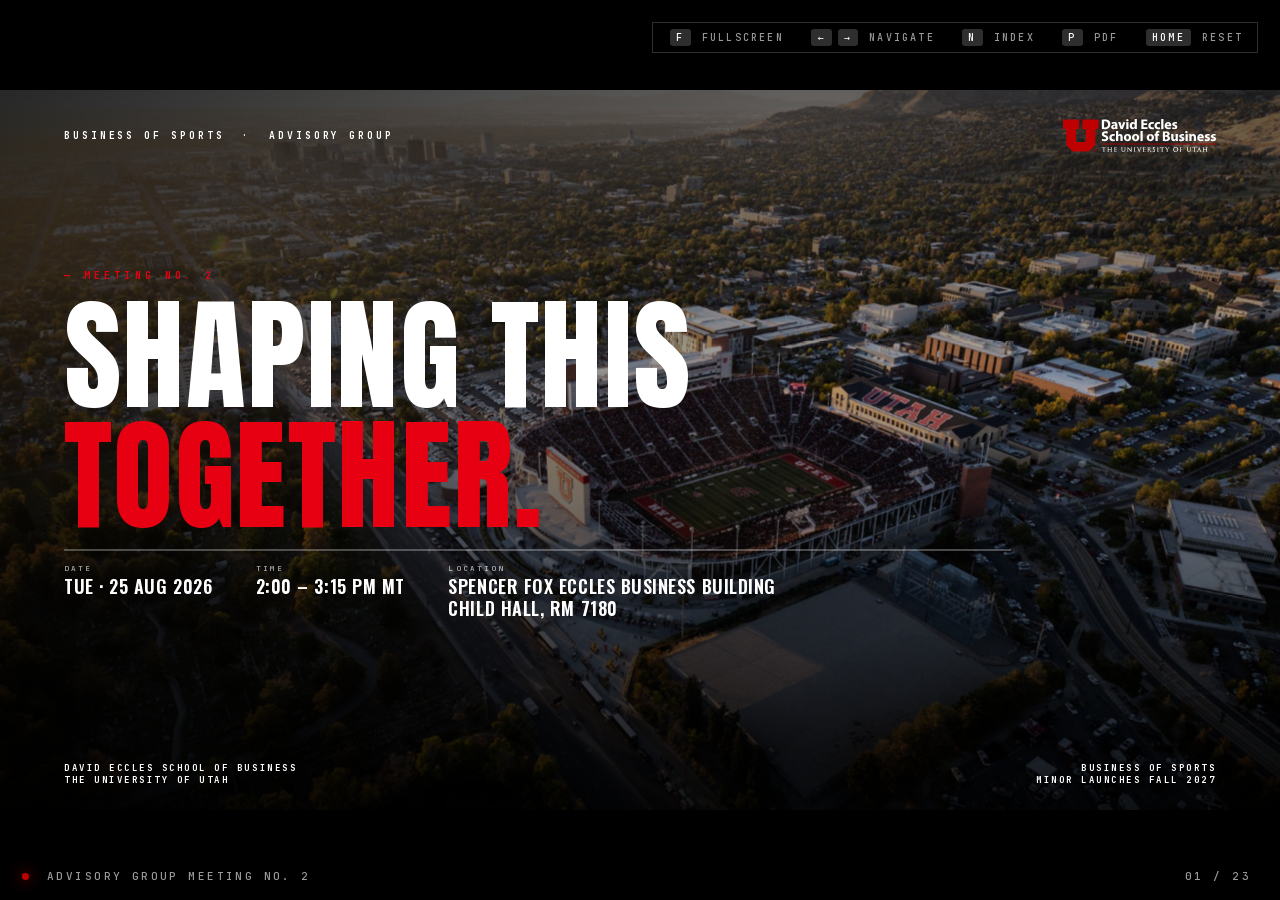
==== commit ad227453: "Restore advisory-2's cache-buster and help text Both were uncommitted when I used git checkout -- to" ====
--- a/advisory-2/index.html
+++ b/advisory-2/index.html
@@ -8,7 +8,7 @@
 <link rel="icon" type="image/svg+xml" href="../_brand/utah/logos/desb-vertical-black.svg" />
 
 <!-- Engine (versioned, brand-agnostic) then brand tokens. Order matters. -->
-<link rel="stylesheet" href="../_engine/deck.v1.css?r=4" />
+<link rel="stylesheet" href="../_engine/deck.v1.css?r=5" />
 <link rel="stylesheet" href="../_brand/utah/brand.css" />
 
 <style>
@@ -2867,11 +2867,11 @@
   <div class="progress-bar" id="progress"></div>
 
   <div class="help" id="help">
-    <kbd>F</kbd> FULLSCREEN &nbsp; <kbd>←</kbd><kbd>→</kbd> NAVIGATE &nbsp; <kbd>N</kbd> INDEX &nbsp; <kbd>HOME</kbd> RESET
+    <kbd>F</kbd> FULLSCREEN &nbsp; <kbd>←</kbd><kbd>→</kbd> NAVIGATE &nbsp; <kbd>N</kbd> INDEX &nbsp; <kbd>P</kbd> PDF &nbsp; <kbd>HOME</kbd> RESET
   </div>
 </div>
 
-<script src="../_engine/deck.v1.js?r=4"></script>
+<script src="../_engine/deck.v1.js?r=5"></script>
 <script>
   /* Where-students-go tiles: add .flipping in the SAME frame the slide
      goes active, so the first painted state is the logo wall. Cleared
